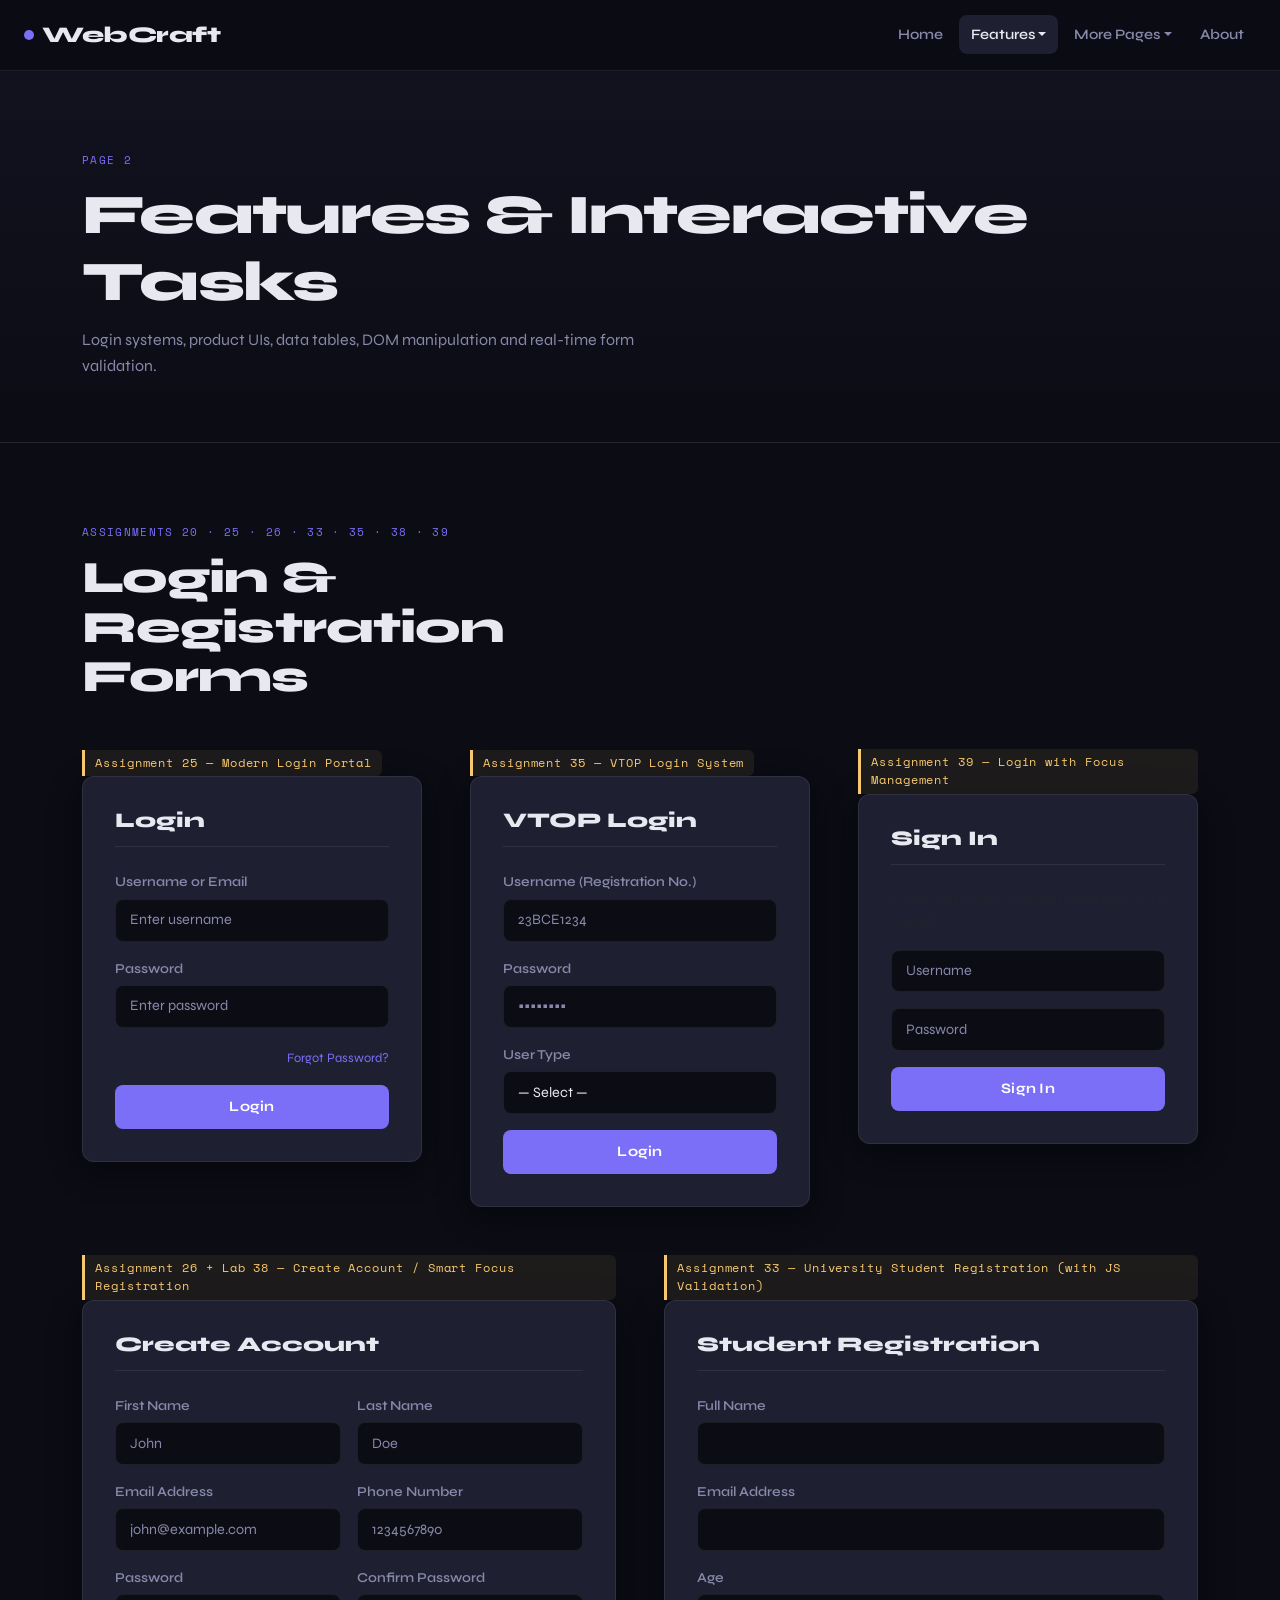
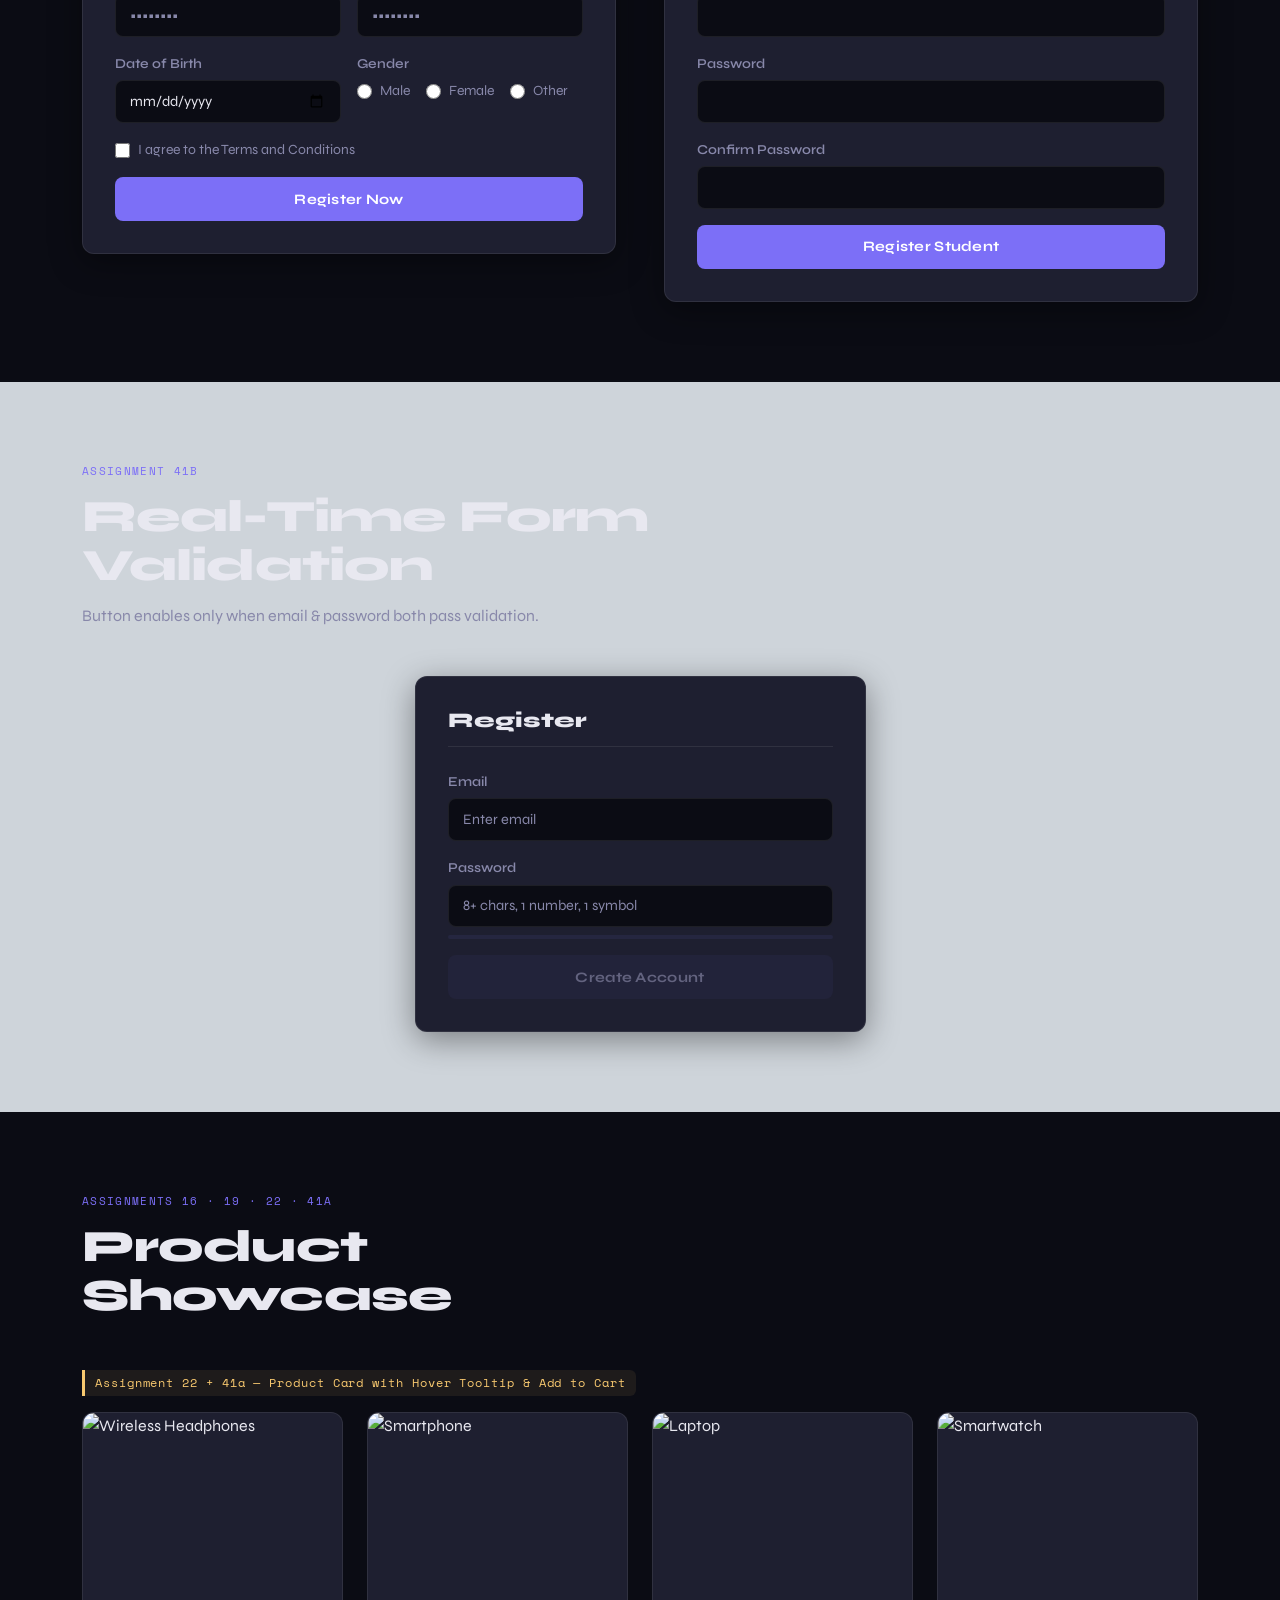
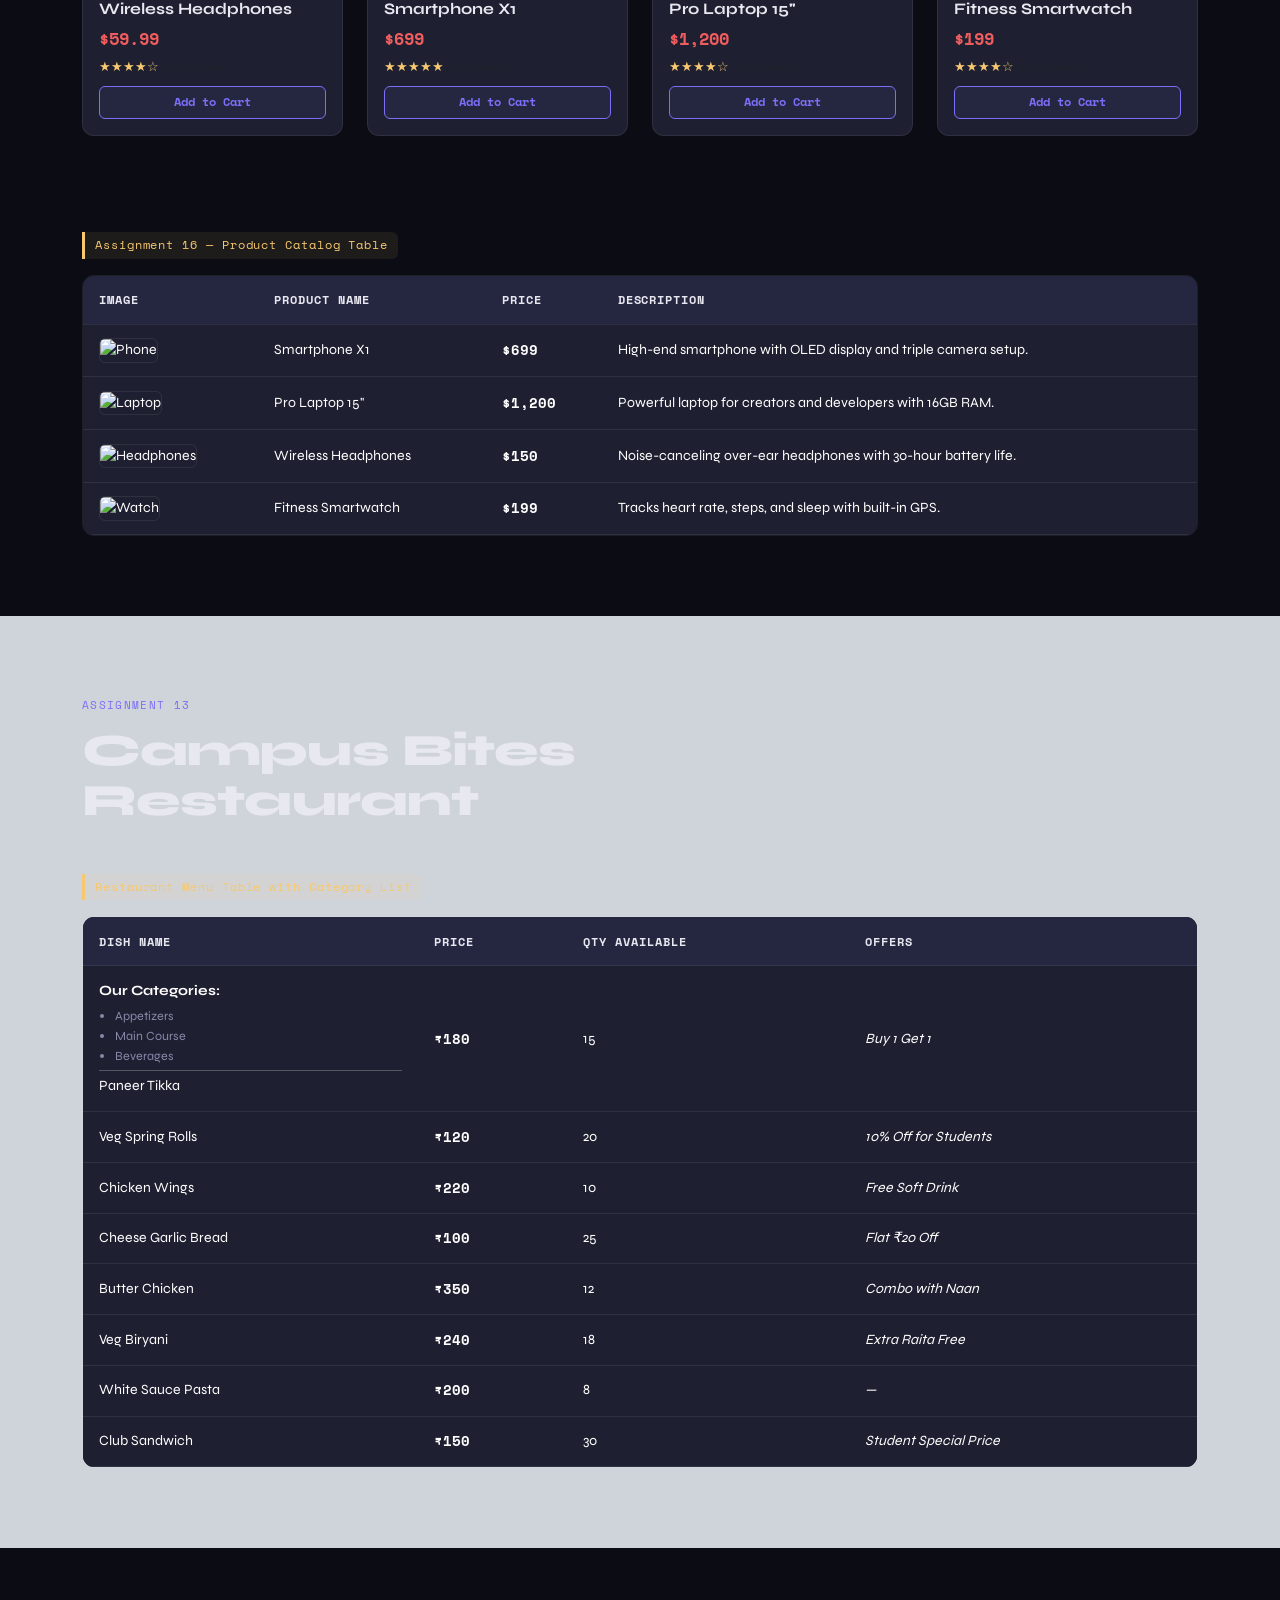
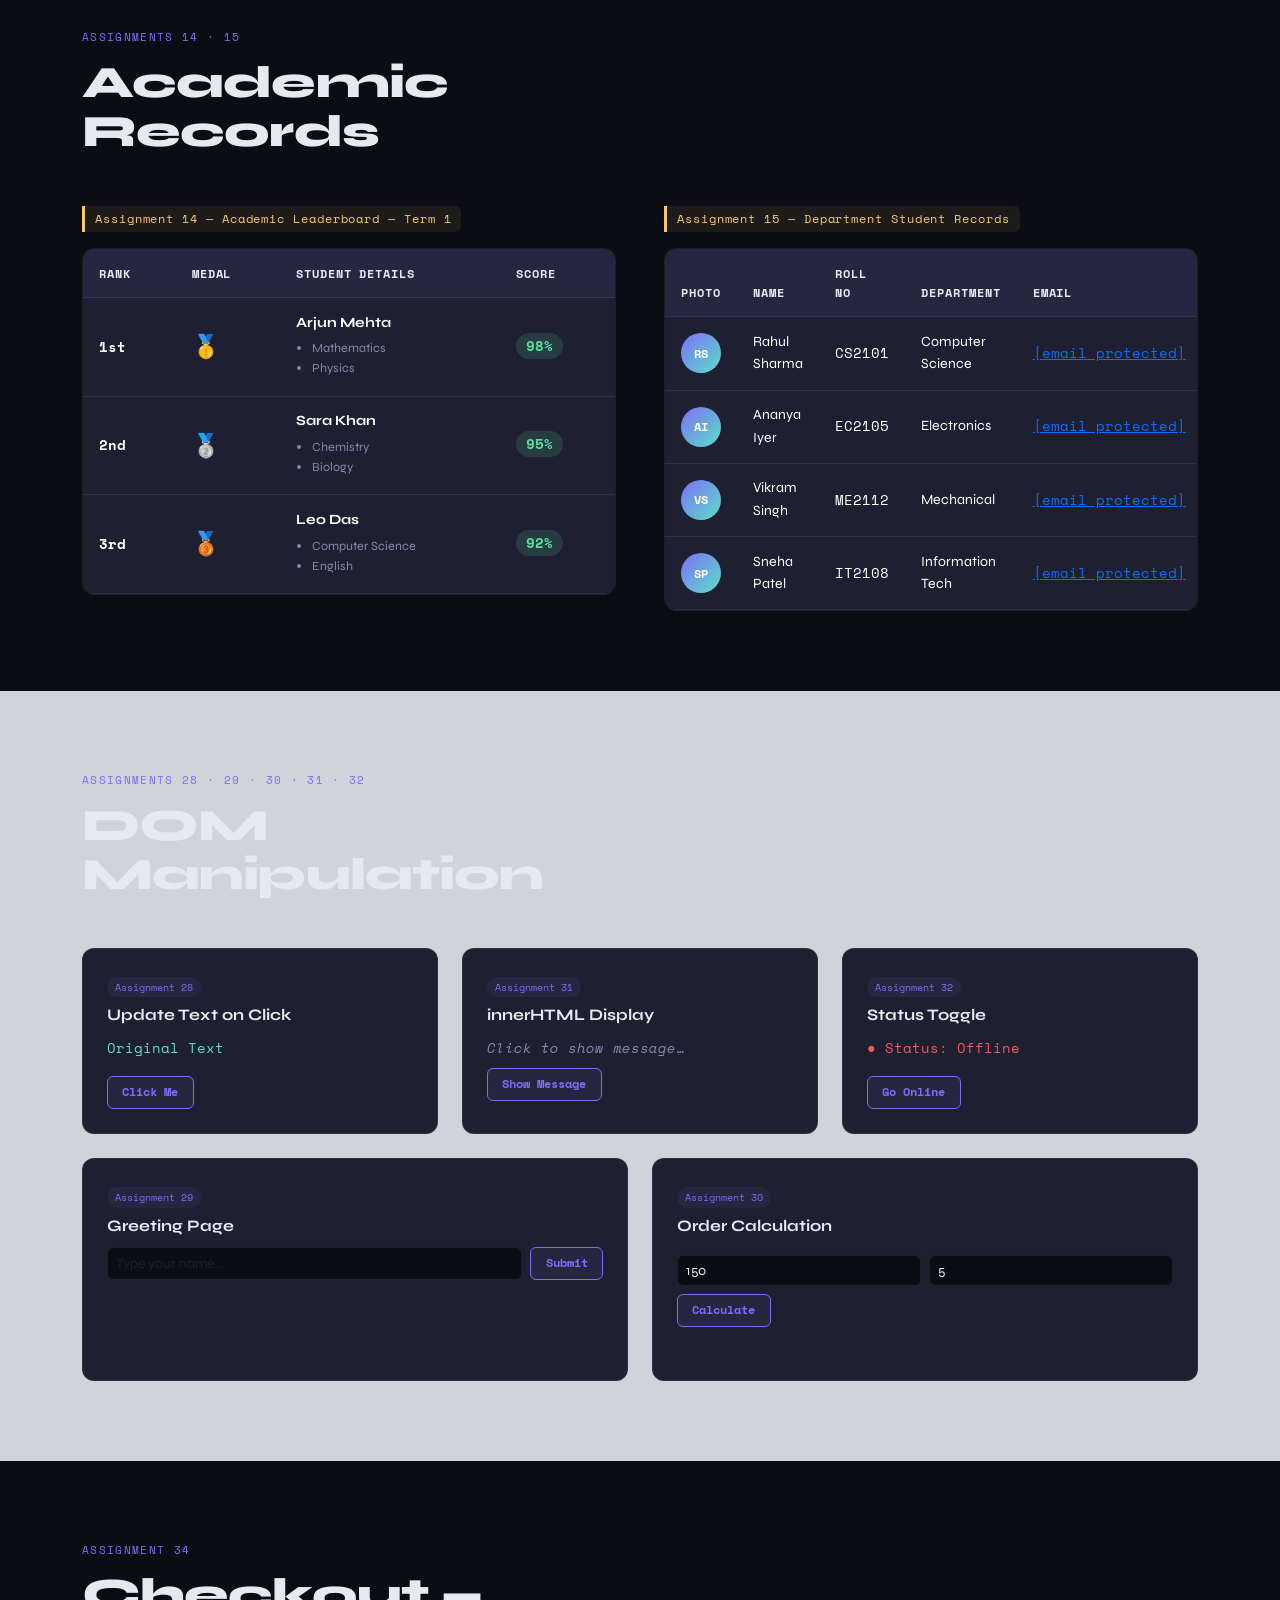
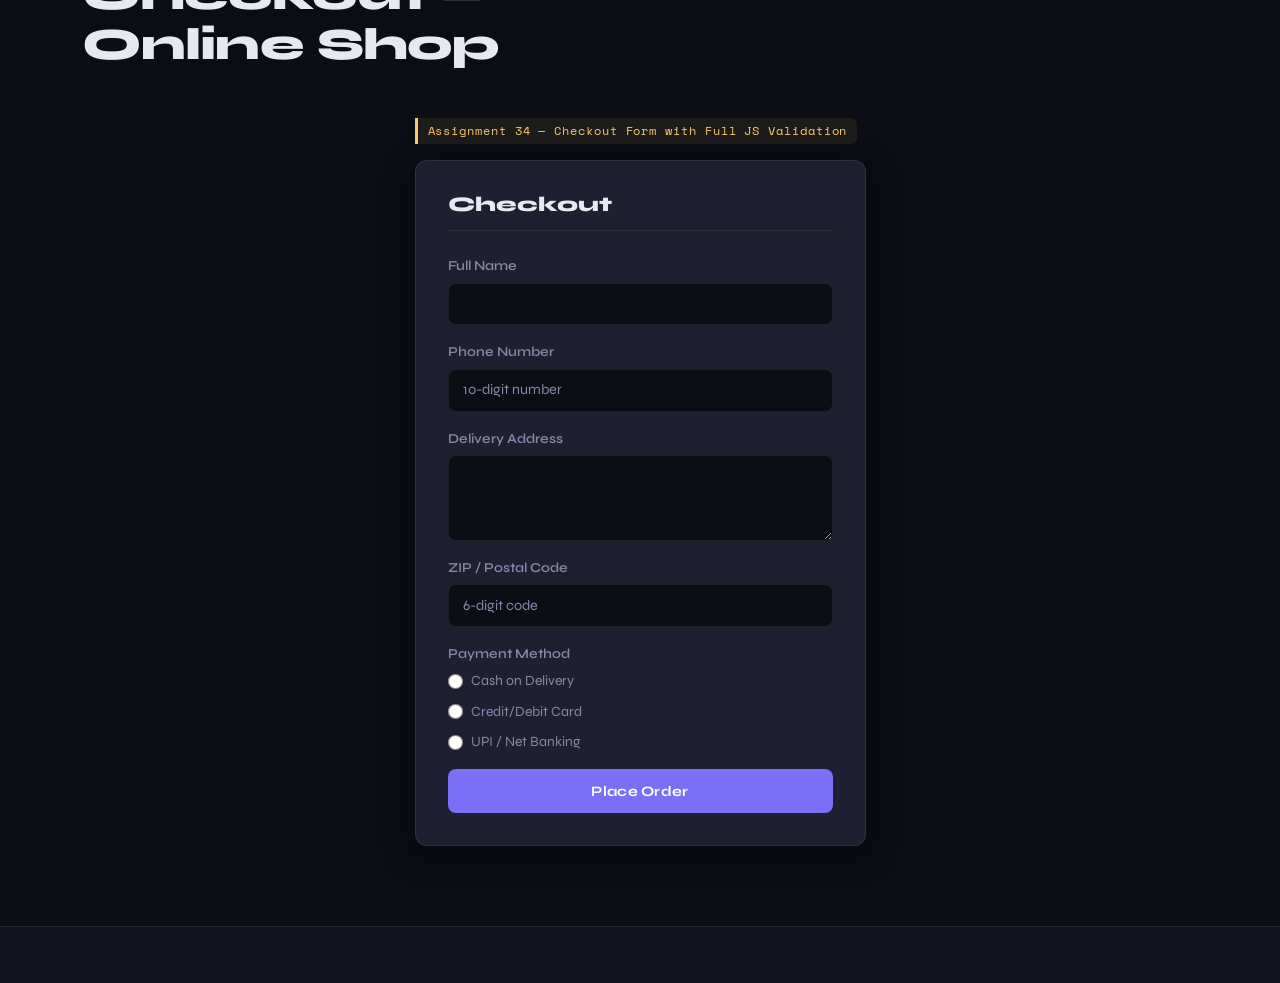
==== page2 (1).html @ 8b1aef78 "Add files via upload" ====
<!DOCTYPE html>
<html lang="en">
<head>
  <meta charset="UTF-8" />
  <meta name="viewport" content="width=device-width, initial-scale=1.0" />
  <title>Features — WebCraft</title>
  <link href="https://cdn.jsdelivr.net/npm/bootstrap@5.3.2/dist/css/bootstrap.min.css" rel="stylesheet" />
  <link href="https://fonts.googleapis.com/css2?family=Space+Mono:wght@400;700&family=Syne:wght@400;600;800&display=swap" rel="stylesheet" />
  <link rel="stylesheet" href="styles.css" />
</head>
<body>

<!-- ═══════════════════════════════ NAVBAR ═══════════════════════════════ -->
<nav class="navbar navbar-expand-lg sticky-top" id="mainNav">
  <div class="container-fluid px-4">
    <a class="navbar-brand" href="index.html"><span class="brand-dot"></span>WebCraft</a>
    <button class="navbar-toggler" type="button" data-bs-toggle="collapse" data-bs-target="#navbarNav">
      <span class="toggler-icon"></span>
    </button>
    <div class="collapse navbar-collapse justify-content-end" id="navbarNav">
      <ul class="navbar-nav gap-1 align-items-lg-center">
        <li class="nav-item"><a class="nav-link" href="index.html">Home</a></li>
        <li class="nav-item dropdown">
          <a class="nav-link dropdown-toggle active" href="#" role="button" data-bs-toggle="dropdown">Features</a>
          <ul class="dropdown-menu dropdown-menu-dark">
            <li><h6 class="dropdown-header">📋 Forms & Layouts</h6></li>
            <li><a class="dropdown-item" href="#login-section">Login / Registration</a></li>
            <li><a class="dropdown-item" href="#product-section">Product Showcase</a></li>
            <li><a class="dropdown-item" href="#menu-section">Restaurant Menu</a></li>
            <li><a class="dropdown-item" href="#leaderboard-section">Leaderboard</a></li>
            <li><hr class="dropdown-divider"></li>
            <li><h6 class="dropdown-header">⚡ Interactive JS</h6></li>
            <li><a class="dropdown-item" href="#dom-section">DOM Manipulation</a></li>
            <li><a class="dropdown-item" href="#validation-section">Live Validation</a></li>
            <li><a class="dropdown-item" href="#checkout-section">Checkout Form</a></li>
          </ul>
        </li>
        <li class="nav-item dropdown">
          <a class="nav-link dropdown-toggle" href="#" role="button" data-bs-toggle="dropdown">More Pages</a>
          <ul class="dropdown-menu dropdown-menu-dark">
            <li><a class="dropdown-item" href="page3.html#course-section">Course Outline</a></li>
            <li><a class="dropdown-item" href="page3.html#student-section">Student Records</a></li>
            <li><a class="dropdown-item" href="page3.html#booking-section">Hotel Booking</a></li>
            <li><a class="dropdown-item" href="page3.html#exam-section">Exam Registration</a></li>
            <li><a class="dropdown-item" href="page3.html#contact-section">Contact Us</a></li>
          </ul>
        </li>
        <li class="nav-item"><a class="nav-link" href="page3.html">About</a></li>
      </ul>
    </div>
  </div>
</nav>

<!-- PAGE HERO -->
<div class="page-hero">
  <div class="container">
    <span class="section-tag">PAGE 2</span>
    <h1 class="page-hero-title">Features & Interactive Tasks</h1>
    <p class="page-hero-sub">Login systems, product UIs, data tables, DOM manipulation and real-time form validation.</p>
  </div>
</div>

<!-- ════════════════════════════════════════════════════════════════
     SECTION 1 — LOGIN / REGISTRATION  (Assignments 20, 25, 26, 33, 35, 38, 39)
════════════════════════════════════════════════════════════════ -->
<section class="py-6" id="login-section">
  <div class="container">
    <div class="section-header mb-5">
      <span class="section-tag">ASSIGNMENTS 20 · 25 · 26 · 33 · 35 · 38 · 39</span>
      <h2 class="section-title">Login & Registration Forms</h2>
    </div>

    <div class="row g-5 justify-content-center">

      <!-- ── Assignment 25: Modern Login Portal ── -->
      <div class="col-lg-4 col-md-6">
        <div class="task-label">Assignment 25 — Modern Login Portal</div>
        <div class="form-glass-card">
          <h4 class="form-card-title">Login</h4>
          <form id="loginForm25" novalidate>
            <div class="mb-3">
              <label class="form-label">Username or Email</label>
              <input type="text" id="user25" class="form-control fc-dark" placeholder="Enter username" required>
            </div>
            <div class="mb-3">
              <label class="form-label">Password</label>
              <input type="password" id="pass25" class="form-control fc-dark" placeholder="Enter password" required>
            </div>
            <div class="text-end mb-3">
              <a href="#" class="forgot-link">Forgot Password?</a>
            </div>
            <button type="submit" class="btn btn-primary-custom w-100">Login</button>
          </form>
        </div>
      </div>

      <!-- ── Assignment 35: VTOP Login ── -->
      <div class="col-lg-4 col-md-6">
        <div class="task-label">Assignment 35 — VTOP Login System</div>
        <div class="form-glass-card">
          <h4 class="form-card-title">VTOP Login</h4>
          <form id="vtopForm" novalidate>
            <div class="mb-3">
              <label class="form-label">Username (Registration No.)</label>
              <input type="text" id="vtopUser" class="form-control fc-dark" placeholder="23BCE1234" required>
              <div class="err-msg" id="vtopUserErr">Username is required.</div>
            </div>
            <div class="mb-3">
              <label class="form-label">Password</label>
              <input type="password" id="vtopPass" class="form-control fc-dark" placeholder="••••••••" required>
              <div class="err-msg" id="vtopPassErr">Password is required.</div>
            </div>
            <div class="mb-3">
              <label class="form-label">User Type</label>
              <select id="vtopType" class="form-select fc-dark">
                <option value="">— Select —</option>
                <option value="student">Student</option>
                <option value="faculty">Faculty</option>
                <option value="admin">Admin</option>
              </select>
              <div class="err-msg" id="vtopTypeErr">Please select user type.</div>
            </div>
            <button type="submit" class="btn btn-primary-custom w-100">Login</button>
          </form>
          <!-- Dashboard (hidden by default) -->
          <div id="vtopDashboard" class="vtop-dashboard d-none mt-3">
            <h5 id="vtopWelcomeMsg" class="text-success"></h5>
            <p>You have successfully accessed the VTOP Dashboard.</p>
            <button class="btn btn-sm btn-outline-danger" onclick="vtopLogout()">Logout</button>
          </div>
        </div>
      </div>

      <!-- ── Assignment 39: Focus-managed Login ── -->
      <div class="col-lg-4 col-md-6">
        <div class="task-label">Assignment 39 — Login with Focus Management</div>
        <div class="form-glass-card">
          <h4 class="form-card-title">Sign In</h4>
          <p class="text-muted small">Tab or press Enter after username to jump to password.</p>
          <form id="loginForm39">
            <div class="mb-3">
              <input type="text" id="username39" class="form-control fc-dark" placeholder="Username" required>
            </div>
            <div class="mb-3">
              <input type="password" id="password39" class="form-control fc-dark" placeholder="Password" required>
            </div>
            <button type="submit" class="btn btn-primary-custom w-100">Sign In</button>
          </form>
        </div>
      </div>

      <!-- ── Assignment 26 / Lab38: Create Account ── -->
      <div class="col-lg-6">
        <div class="task-label">Assignment 26 + Lab 38 — Create Account / Smart Focus Registration</div>
        <div class="form-glass-card">
          <h4 class="form-card-title">Create Account</h4>
          <form id="regForm26" novalidate>
            <div class="row g-3">
              <div class="col-6">
                <label class="form-label">First Name</label>
                <input type="text" id="fn26" class="form-control fc-dark" placeholder="John" required>
              </div>
              <div class="col-6">
                <label class="form-label">Last Name</label>
                <input type="text" id="ln26" class="form-control fc-dark" placeholder="Doe" required>
              </div>
              <div class="col-6">
                <label class="form-label">Email Address</label>
                <input type="email" id="email26" class="form-control fc-dark" placeholder="john@example.com" required>
              </div>
              <div class="col-6">
                <label class="form-label">Phone Number</label>
                <input type="tel" id="phone26" class="form-control fc-dark" placeholder="1234567890" required>
              </div>
              <div class="col-6">
                <label class="form-label">Password</label>
                <input type="password" id="pass26" class="form-control fc-dark" placeholder="••••••••" required>
              </div>
              <div class="col-6">
                <label class="form-label">Confirm Password</label>
                <input type="password" id="cpass26" class="form-control fc-dark" placeholder="••••••••" required>
              </div>
              <div class="col-6">
                <label class="form-label">Date of Birth</label>
                <input type="date" id="dob26" class="form-control fc-dark" required>
              </div>
              <div class="col-6">
                <label class="form-label d-block">Gender</label>
                <div class="d-flex gap-3 mt-1">
                  <label class="check-label"><input type="radio" name="gender26" value="male"> Male</label>
                  <label class="check-label"><input type="radio" name="gender26" value="female"> Female</label>
                  <label class="check-label"><input type="radio" name="gender26" value="other"> Other</label>
                </div>
              </div>
              <div class="col-12">
                <label class="check-label">
                  <input type="checkbox" id="terms26" required> I agree to the Terms and Conditions
                </label>
              </div>
              <div class="col-12">
                <div class="err-msg" id="regErr26"></div>
                <button type="submit" class="btn btn-primary-custom w-100">Register Now</button>
              </div>
            </div>
          </form>
        </div>
      </div>

      <!-- ── Assignment 33: University Student Registration with Validation ── -->
      <div class="col-lg-6">
        <div class="task-label">Assignment 33 — University Student Registration (with JS Validation)</div>
        <div class="form-glass-card">
          <h4 class="form-card-title">Student Registration</h4>
          <form id="uniForm33" novalidate>
            <div class="mb-3">
              <label class="form-label">Full Name</label>
              <input type="text" id="stuName33" class="form-control fc-dark" required>
              <div class="err-msg" id="nameErr33">Full name is required.</div>
            </div>
            <div class="mb-3">
              <label class="form-label">Email Address</label>
              <input type="email" id="stuEmail33" class="form-control fc-dark" required>
              <div class="err-msg" id="emailErr33">Enter a valid email address.</div>
            </div>
            <div class="mb-3">
              <label class="form-label">Age</label>
              <input type="number" id="stuAge33" class="form-control fc-dark" required>
              <div class="err-msg" id="ageErr33">Must be a number and at least 18.</div>
            </div>
            <div class="mb-3">
              <label class="form-label">Password</label>
              <input type="password" id="stuPass33" class="form-control fc-dark" required>
              <div class="err-msg" id="passErr33">Minimum 8 characters required.</div>
            </div>
            <div class="mb-3">
              <label class="form-label">Confirm Password</label>
              <input type="password" id="stuConfirm33" class="form-control fc-dark" required>
              <div class="err-msg" id="confirmErr33">Passwords do not match.</div>
            </div>
            <button type="submit" class="btn btn-primary-custom w-100">Register Student</button>
          </form>
        </div>
      </div>

    </div>
  </div>
</section>

<!-- ════════════════════════════════════════════════════════════════
     SECTION 2 — LIVE FORM VALIDATION  (Assignment 41b)
════════════════════════════════════════════════════════════════ -->
<section class="py-6 bg-dark-subtle" id="validation-section">
  <div class="container">
    <div class="section-header mb-5">
      <span class="section-tag">ASSIGNMENT 41b</span>
      <h2 class="section-title">Real-Time Form Validation</h2>
      <p class="section-sub">Button enables only when email & password both pass validation.</p>
    </div>
    <div class="row justify-content-center">
      <div class="col-md-5">
        <div class="form-glass-card">
          <h4 class="form-card-title">Register</h4>
          <form id="regForm41" novalidate>
            <div class="mb-3 position-relative">
              <label class="form-label">Email</label>
              <input type="text" id="email41" class="form-control fc-dark" placeholder="Enter email">
              <span id="emailIcon41" class="valid-icon"></span>
              <div class="err-msg" id="emailError41">Invalid email format</div>
            </div>
            <div class="mb-3">
              <label class="form-label">Password</label>
              <input type="password" id="password41" class="form-control fc-dark" placeholder="8+ chars, 1 number, 1 symbol">
              <div class="err-msg" id="passError41">Password is too weak</div>
              <div class="password-strength-bar mt-2">
                <div id="strengthBar" class="strength-fill"></div>
              </div>
              <small id="strengthText" class="text-muted"></small>
            </div>
            <button type="submit" id="submitBtn41" class="btn btn-primary-custom w-100" disabled>Create Account</button>
          </form>
        </div>
      </div>
    </div>
  </div>
</section>

<!-- ════════════════════════════════════════════════════════════════
     SECTION 3 — PRODUCT SHOWCASE  (Assignments 16, 19, 22, 41a)
════════════════════════════════════════════════════════════════ -->
<section class="py-6" id="product-section">
  <div class="container">
    <div class="section-header mb-5">
      <span class="section-tag">ASSIGNMENTS 16 · 19 · 22 · 41a</span>
      <h2 class="section-title">Product Showcase</h2>
    </div>

    <!-- Assignment 22: Product Card with hover + Add to Cart -->
    <div class="task-label mb-3">Assignment 22 + 41a — Product Card with Hover Tooltip & Add to Cart</div>
    <div class="row g-4 justify-content-center mb-5">
      <div class="col-md-4 col-lg-3" id="tooltip-product-col">
        <div class="product-card-custom position-relative">
          <div class="tooltip-wrapper">
            <img src="https://images.unsplash.com/photo-1505740420928-5e560c06d30e?w=400&h=280&fit=crop&auto=format" alt="Wireless Headphones" class="product-img-custom" id="productImg41">
            <div id="tooltip41" class="product-tooltip">
              <span class="tooltip-price">Price: $59.99</span>
              <hr class="tooltip-hr">
              <span>High-quality noise-canceling, 20hrs battery, ergonomic design</span>
            </div>
          </div>
          <div class="p-3">
            <h5 class="product-name-custom">Wireless Headphones</h5>
            <div class="product-price-custom">$59.99</div>
            <div class="product-rating">★★★★☆ <small class="text-muted">(128 Reviews)</small></div>
            <button class="btn btn-accent-sm w-100 mt-2" onclick="addToCart(this, 'Wireless Headphones')">Add to Cart</button>
          </div>
        </div>
      </div>

      <!-- Assignment 19: Flexbox Product Grid -->
      <div class="col-md-4 col-lg-3">
        <div class="product-card-custom">
          <img src="https://images.unsplash.com/photo-1511707171634-5f897ff02aa9?w=400&h=280&fit=crop&auto=format" alt="Smartphone" class="product-img-custom">
          <div class="p-3">
            <h5 class="product-name-custom">Smartphone X1</h5>
            <div class="product-price-custom">$699</div>
            <div class="product-rating">★★★★★ <small class="text-muted">(340 Reviews)</small></div>
            <button class="btn btn-accent-sm w-100 mt-2" onclick="addToCart(this, 'Smartphone X1')">Add to Cart</button>
          </div>
        </div>
      </div>

      <div class="col-md-4 col-lg-3">
        <div class="product-card-custom">
          <img src="https://images.unsplash.com/photo-1496181133206-80ce9b88a853?w=400&h=280&fit=crop&auto=format" alt="Laptop" class="product-img-custom">
          <div class="p-3">
            <h5 class="product-name-custom">Pro Laptop 15"</h5>
            <div class="product-price-custom">$1,200</div>
            <div class="product-rating">★★★★☆ <small class="text-muted">(215 Reviews)</small></div>
            <button class="btn btn-accent-sm w-100 mt-2" onclick="addToCart(this, 'Pro Laptop 15')">Add to Cart</button>
          </div>
        </div>
      </div>

      <div class="col-md-4 col-lg-3">
        <div class="product-card-custom">
          <img src="https://images.unsplash.com/photo-1523275335684-37898b6baf30?w=400&h=280&fit=crop&auto=format" alt="Smartwatch" class="product-img-custom">
          <div class="p-3">
            <h5 class="product-name-custom">Fitness Smartwatch</h5>
            <div class="product-price-custom">$199</div>
            <div class="product-rating">★★★★☆ <small class="text-muted">(90 Reviews)</small></div>
            <button class="btn btn-accent-sm w-100 mt-2" onclick="addToCart(this, 'Fitness Smartwatch')">Add to Cart</button>
          </div>
        </div>
      </div>
    </div>

    <!-- Cart Status -->
    <div id="cartStatus" class="cart-status d-none">
      🛒 Cart: <span id="cartItems"></span>
    </div>

    <!-- Assignment 16: Product Catalog Table -->
    <div class="task-label mt-5 mb-3">Assignment 16 — Product Catalog Table</div>
    <div class="table-wrapper">
      <table class="table table-dark table-hover align-middle mb-0">
        <thead>
          <tr>
            <th>Image</th>
            <th>Product Name</th>
            <th>Price</th>
            <th>Description</th>
          </tr>
        </thead>
        <tbody>
          <tr>
            <td><img src="https://images.unsplash.com/photo-1511707171634-5f897ff02aa9?w=80&h=80&fit=crop&auto=format" alt="Phone" class="table-img"></td>
            <td>Smartphone X1</td>
            <td class="price-cell">$699</td>
            <td>High-end smartphone with OLED display and triple camera setup.</td>
          </tr>
          <tr>
            <td><img src="https://images.unsplash.com/photo-1496181133206-80ce9b88a853?w=80&h=80&fit=crop&auto=format" alt="Laptop" class="table-img"></td>
            <td>Pro Laptop 15"</td>
            <td class="price-cell">$1,200</td>
            <td>Powerful laptop for creators and developers with 16GB RAM.</td>
          </tr>
          <tr>
            <td><img src="https://images.unsplash.com/photo-1505740420928-5e560c06d30e?w=80&h=80&fit=crop&auto=format" alt="Headphones" class="table-img"></td>
            <td>Wireless Headphones</td>
            <td class="price-cell">$150</td>
            <td>Noise-canceling over-ear headphones with 30-hour battery life.</td>
          </tr>
          <tr>
            <td><img src="https://images.unsplash.com/photo-1523275335684-37898b6baf30?w=80&h=80&fit=crop&auto=format" alt="Watch" class="table-img"></td>
            <td>Fitness Smartwatch</td>
            <td class="price-cell">$199</td>
            <td>Tracks heart rate, steps, and sleep with built-in GPS.</td>
          </tr>
        </tbody>
      </table>
    </div>

  </div>
</section>

<!-- ════════════════════════════════════════════════════════════════
     SECTION 4 — RESTAURANT MENU  (Assignment 13)
════════════════════════════════════════════════════════════════ -->
<section class="py-6 bg-dark-subtle" id="menu-section">
  <div class="container">
    <div class="section-header mb-5">
      <span class="section-tag">ASSIGNMENT 13</span>
      <h2 class="section-title">Campus Bites Restaurant</h2>
    </div>
    <div class="task-label mb-3">Restaurant Menu Table with Category List</div>
    <div class="table-wrapper">
      <table class="table table-dark table-hover align-middle mb-0">
        <thead>
          <tr>
            <th>Dish Name</th>
            <th>Price</th>
            <th>Qty Available</th>
            <th>Offers</th>
          </tr>
        </thead>
        <tbody>
          <tr>
            <td>
              <strong class="d-block">Our Categories:</strong>
              <ul class="menu-cat-list">
                <li>Appetizers</li>
                <li>Main Course</li>
                <li>Beverages</li>
              </ul>
              <hr class="my-1">
              Paneer Tikka
            </td>
            <td class="price-cell">₹180</td>
            <td>15</td>
            <td class="offer-cell">Buy 1 Get 1</td>
          </tr>
          <tr>
            <td>Veg Spring Rolls</td>
            <td class="price-cell">₹120</td>
            <td>20</td>
            <td class="offer-cell">10% Off for Students</td>
          </tr>
          <tr>
            <td>Chicken Wings</td>
            <td class="price-cell">₹220</td>
            <td>10</td>
            <td class="offer-cell">Free Soft Drink</td>
          </tr>
          <tr>
            <td>Cheese Garlic Bread</td>
            <td class="price-cell">₹100</td>
            <td>25</td>
            <td class="offer-cell">Flat ₹20 Off</td>
          </tr>
          <tr>
            <td>Butter Chicken</td>
            <td class="price-cell">₹350</td>
            <td>12</td>
            <td class="offer-cell">Combo with Naan</td>
          </tr>
          <tr>
            <td>Veg Biryani</td>
            <td class="price-cell">₹240</td>
            <td>18</td>
            <td class="offer-cell">Extra Raita Free</td>
          </tr>
          <tr>
            <td>White Sauce Pasta</td>
            <td class="price-cell">₹200</td>
            <td>8</td>
            <td class="offer-cell">—</td>
          </tr>
          <tr>
            <td>Club Sandwich</td>
            <td class="price-cell">₹150</td>
            <td>30</td>
            <td class="offer-cell">Student Special Price</td>
          </tr>
        </tbody>
      </table>
    </div>
  </div>
</section>

<!-- ════════════════════════════════════════════════════════════════
     SECTION 5 — LEADERBOARD + STUDENT RECORDS  (Assignments 14, 15)
════════════════════════════════════════════════════════════════ -->
<section class="py-6" id="leaderboard-section">
  <div class="container">
    <div class="section-header mb-5">
      <span class="section-tag">ASSIGNMENTS 14 · 15</span>
      <h2 class="section-title">Academic Records</h2>
    </div>
    <div class="row g-5">

      <!-- Assignment 14: Academic Leaderboard -->
      <div class="col-lg-6">
        <div class="task-label mb-3">Assignment 14 — Academic Leaderboard — Term 1</div>
        <div class="table-wrapper">
          <table class="table table-dark table-hover align-middle mb-0">
            <thead>
              <tr><th>Rank</th><th>Medal</th><th>Student Details</th><th>Score</th></tr>
            </thead>
            <tbody>
              <tr>
                <td class="rank-cell">1st</td>
                <td><span class="medal gold">🥇</span></td>
                <td>
                  <strong>Arjun Mehta</strong>
                  <ul class="subject-list"><li>Mathematics</li><li>Physics</li></ul>
                </td>
                <td><span class="score-badge">98%</span></td>
              </tr>
              <tr>
                <td class="rank-cell">2nd</td>
                <td><span class="medal silver">🥈</span></td>
                <td>
                  <strong>Sara Khan</strong>
                  <ul class="subject-list"><li>Chemistry</li><li>Biology</li></ul>
                </td>
                <td><span class="score-badge">95%</span></td>
              </tr>
              <tr>
                <td class="rank-cell">3rd</td>
                <td><span class="medal bronze">🥉</span></td>
                <td>
                  <strong>Leo Das</strong>
                  <ul class="subject-list"><li>Computer Science</li><li>English</li></ul>
                </td>
                <td><span class="score-badge">92%</span></td>
              </tr>
            </tbody>
          </table>
        </div>
      </div>

      <!-- Assignment 15: Department Student Records -->
      <div class="col-lg-6">
        <div class="task-label mb-3">Assignment 15 — Department Student Records</div>
        <div class="table-wrapper">
          <table class="table table-dark table-hover align-middle mb-0">
            <thead>
              <tr><th>Photo</th><th>Name</th><th>Roll No</th><th>Department</th><th>Email</th></tr>
            </thead>
            <tbody>
              <tr>
                <td><div class="student-avatar">RS</div></td>
                <td>Rahul Sharma</td>
                <td class="mono-text">CS2101</td>
                <td>Computer Science</td>
                <td class="mono-text small"><a href="/cdn-cgi/l/email-protection" class="__cf_email__" data-cfemail="f0829198859cb0939f9c9c959795de959485">[email&#160;protected]</a></td>
              </tr>
              <tr>
                <td><div class="student-avatar">AI</div></td>
                <td>Ananya Iyer</td>
                <td class="mono-text">EC2105</td>
                <td>Electronics</td>
                <td class="mono-text small"><a href="/cdn-cgi/l/email-protection" class="__cf_email__" data-cfemail="c9a8a7a8a7b0a889aaa6a5a5acaeace7acadbc">[email&#160;protected]</a></td>
              </tr>
              <tr>
                <td><div class="student-avatar">VS</div></td>
                <td>Vikram Singh</td>
                <td class="mono-text">ME2112</td>
                <td>Mechanical</td>
                <td class="mono-text small"><a href="/cdn-cgi/l/email-protection" class="__cf_email__" data-cfemail="97e1fefce5f6fad7f4f8fbfbf2f0f2b9f2f3e2">[email&#160;protected]</a></td>
              </tr>
              <tr>
                <td><div class="student-avatar">SP</div></td>
                <td>Sneha Patel</td>
                <td class="mono-text">IT2108</td>
                <td>Information Tech</td>
                <td class="mono-text small"><a href="/cdn-cgi/l/email-protection" class="__cf_email__" data-cfemail="1e6d707b767f5e7d7172727b797b307b7a6b">[email&#160;protected]</a></td>
              </tr>
            </tbody>
          </table>
        </div>
      </div>

    </div>
  </div>
</section>

<!-- ════════════════════════════════════════════════════════════════
     SECTION 6 — DOM MANIPULATION  (Assignments 28, 29, 30, 31, 32)
════════════════════════════════════════════════════════════════ -->
<section class="py-6 bg-dark-subtle" id="dom-section">
  <div class="container">
    <div class="section-header mb-5">
      <span class="section-tag">ASSIGNMENTS 28 · 29 · 30 · 31 · 32</span>
      <h2 class="section-title">DOM Manipulation</h2>
    </div>
    <div class="row g-4">

      <!-- Assignment 28 -->
      <div class="col-md-4">
        <div class="demo-card">
          <div class="demo-tag">Assignment 28</div>
          <h5>Update Text on Click</h5>
          <p id="textPara28b" class="demo-output-text">Original Text</p>
          <button class="btn btn-accent-sm" onclick="document.getElementById('textPara28b').textContent='Welcome to JavaScript!'">Click Me</button>
        </div>
      </div>

      <!-- Assignment 31 -->
      <div class="col-md-4">
        <div class="demo-card">
          <div class="demo-tag">Assignment 31</div>
          <h5>innerHTML Display</h5>
          <div id="messageDisplay31b" class="demo-output-text muted-placeholder">Click to show message…</div>
          <button class="btn btn-accent-sm mt-2" onclick="document.getElementById('messageDisplay31b').innerHTML='<strong style=\'color:var(--accent)\'>Welcome to JavaScript!</strong>'">Show Message</button>
        </div>
      </div>

      <!-- Assignment 32 -->
      <div class="col-md-4">
        <div class="demo-card">
          <div class="demo-tag">Assignment 32</div>
          <h5>Status Toggle</h5>
          <p id="statusDisplay32b" class="demo-output-text status-offline">● Status: Offline</p>
          <button class="btn btn-accent-sm" onclick="goOnline('statusDisplay32b')">Go Online</button>
        </div>
      </div>

      <!-- Assignment 29 -->
      <div class="col-md-6">
        <div class="demo-card">
          <div class="demo-tag">Assignment 29</div>
          <h5>Greeting Page</h5>
          <div class="d-flex gap-2 mt-2">
            <input type="text" id="userName29b" class="form-control form-control-sm demo-input" placeholder="Type your name…">
            <button class="btn btn-accent-sm" onclick="greetUser('userName29b','displayMessage29b')">Submit</button>
          </div>
          <div id="displayMessage29b" class="demo-output-text mt-2"></div>
        </div>
      </div>

      <!-- Assignment 30 -->
      <div class="col-md-6">
        <div class="demo-card">
          <div class="demo-tag">Assignment 30</div>
          <h5>Order Calculation</h5>
          <div class="row g-2 mt-1">
            <div class="col-6">
              <input type="number" id="priceInput30b" class="form-control form-control-sm demo-input" placeholder="Price (₹)" value="150">
            </div>
            <div class="col-6">
              <input type="number" id="qtyInput30b" class="form-control form-control-sm demo-input" placeholder="Qty" value="5">
            </div>
          </div>
          <button class="btn btn-accent-sm mt-2" onclick="calcOrder('priceInput30b','qtyInput30b','orderResult30b')">Calculate</button>
          <div id="orderResult30b" class="demo-output-text mt-2"></div>
        </div>
      </div>

    </div>
  </div>
</section>

<!-- ════════════════════════════════════════════════════════════════
     SECTION 7 — CHECKOUT FORM  (Assignment 34)
════════════════════════════════════════════════════════════════ -->
<section class="py-6" id="checkout-section">
  <div class="container">
    <div class="section-header mb-5">
      <span class="section-tag">ASSIGNMENT 34</span>
      <h2 class="section-title">Checkout — Online Shop</h2>
    </div>
    <div class="row justify-content-center">
      <div class="col-lg-5 col-md-7">
        <div class="task-label mb-3">Assignment 34 — Checkout Form with Full JS Validation</div>
        <div class="form-glass-card">
          <h4 class="form-card-title">Checkout</h4>
          <form id="checkoutForm34" novalidate>
            <div class="mb-3">
              <label class="form-label">Full Name</label>
              <input type="text" id="fullName34" class="form-control fc-dark">
              <div class="err-msg" id="nameErr34">Name is required</div>
            </div>
            <div class="mb-3">
              <label class="form-label">Phone Number</label>
              <input type="text" id="phone34" class="form-control fc-dark" placeholder="10-digit number">
              <div class="err-msg" id="phoneErr34">Enter exactly 10 digits</div>
            </div>
            <div class="mb-3">
              <label class="form-label">Delivery Address</label>
              <textarea id="address34" class="form-control fc-dark" rows="3"></textarea>
              <div class="err-msg" id="addrErr34">Address is required</div>
            </div>
            <div class="mb-3">
              <label class="form-label">ZIP / Postal Code</label>
              <input type="text" id="zip34" class="form-control fc-dark" placeholder="6-digit code">
              <div class="err-msg" id="zipErr34">Invalid ZIP code format</div>
            </div>
            <div class="mb-3">
              <label class="form-label">Payment Method</label>
              <div class="d-flex flex-column gap-2">
                <label class="check-label"><input type="radio" name="payment34" value="cod"> Cash on Delivery</label>
                <label class="check-label"><input type="radio" name="payment34" value="card"> Credit/Debit Card</label>
                <label class="check-label"><input type="radio" name="payment34" value="upi"> UPI / Net Banking</label>
              </div>
              <div class="err-msg" id="payErr34">Please select a payment option</div>
            </div>
            <button type="submit" class="btn btn-primary-custom w-100">Place Order</button>
          </form>
        </div>
      </div>
    </div>
  </div>
</section>

<!-- ═══════════════════════════════ FOOTER ═══════════════════════════════ -->
<footer class="site-footer">
  <div class="container">
---- styles.css ----
/* ═══════════════════════════════════════════════════════════
   WebCraft — styles.css
   Rakshan Singh · 23BCB0062 · Web Programming Lab
═══════════════════════════════════════════════════════════ */

/* ── CSS VARIABLES ── */
:root {
  --bg:         #0b0c14;
  --bg2:        #11121e;
  --bg3:        #181929;
  --surface:    #1e1f30;
  --surface2:   #252640;
  --border:     rgba(255,255,255,0.08);
  --accent:     #7c6ff7;
  --accent2:    #5be0c8;
  --accent3:    #f7c86f;
  --text:       #e8e8f0;
  --text-muted: #8888aa;
  --red:        #f05d5e;
  --green:      #5be0a0;
  --radius:     12px;
  --radius-sm:  8px;
  --shadow:     0 8px 32px rgba(0,0,0,0.4);
  --font-display: 'Syne', sans-serif;
  --font-mono:    'Space Mono', monospace;
}

/* ── RESET & BASE ── */
*, *::before, *::after { box-sizing: border-box; margin: 0; padding: 0; }

html { scroll-behavior: smooth; }

body {
  background-color: var(--bg);
  color: var(--text);
  font-family: var(--font-display);
  line-height: 1.6;
  overflow-x: hidden;
}

::selection { background: var(--accent); color: #fff; }

/* ── SCROLLBAR ── */
::-webkit-scrollbar { width: 6px; }
::-webkit-scrollbar-track { background: var(--bg2); }
::-webkit-scrollbar-thumb { background: var(--surface2); border-radius: 3px; }

/* ── SPACING UTILITY ── */
.py-6 { padding-top: 5rem; padding-bottom: 5rem; }

/* ════════════════════════════════════════════════════════
   NAVBAR
════════════════════════════════════════════════════════ */
#mainNav {
  background: rgba(11,12,20,0.85);
  backdrop-filter: blur(16px);
  -webkit-backdrop-filter: blur(16px);
  border-bottom: 1px solid var(--border);
  padding: 0.75rem 0;
  z-index: 1000;
  transition: background 0.3s;
}

.navbar-brand {
  font-family: var(--font-display);
  font-weight: 800;
  font-size: 1.4rem;
  color: var(--text) !important;
  letter-spacing: -0.02em;
  display: flex;
  align-items: center;
  gap: 8px;
}

.brand-dot {
  width: 10px;
  height: 10px;
  border-radius: 50%;
  background: var(--accent);
  display: inline-block;
  flex-shrink: 0;
}

.navbar-nav .nav-link {
  color: var(--text-muted) !important;
  font-size: 0.9rem;
  font-weight: 600;
  padding: 0.5rem 0.75rem !important;
  border-radius: var(--radius-sm);
  transition: all 0.2s;
}
.navbar-nav .nav-link:hover,
.navbar-nav .nav-link.active {
  color: var(--text) !important;
  background: var(--surface);
}

.navbar-toggler { border: 1px solid var(--border); padding: 6px 10px; }
.toggler-icon {
  display: block; width: 20px; height: 2px;
  background: var(--text);
  box-shadow: 0 5px 0 var(--text), 0 10px 0 var(--text);
}

/* Dropdown */
.dropdown-menu-dark {
  background: var(--surface) !important;
  border: 1px solid var(--border) !important;
  border-radius: var(--radius-sm) !important;
  padding: 0.5rem !important;
  box-shadow: var(--shadow);
}
.dropdown-menu-dark .dropdown-item {
  color: var(--text-muted) !important;
  border-radius: 6px;
  padding: 0.4rem 0.75rem;
  font-size: 0.875rem;
  transition: all 0.15s;
}
.dropdown-menu-dark .dropdown-item:hover {
  background: var(--surface2) !important;
  color: var(--text) !important;
}
.dropdown-header {
  color: var(--accent) !important;
  font-size: 0.72rem;
  font-family: var(--font-mono);
  letter-spacing: 0.1em;
  padding: 0.5rem 0.75rem 0.25rem;
}
.dropdown-divider { border-color: var(--border) !important; }

/* ════════════════════════════════════════════════════════
   HERO SECTION
════════════════════════════════════════════════════════ */
.hero-section {
  position: relative;
  overflow: hidden;
  background: var(--bg);
}

.hero-grid-bg {
  position: absolute;
  inset: 0;
  background-image:
    linear-gradient(var(--border) 1px, transparent 1px),
    linear-gradient(90deg, var(--border) 1px, transparent 1px);
  background-size: 50px 50px;
  opacity: 0.4;
}

.hero-badge {
  display: inline-block;
  background: var(--surface);
  border: 1px solid var(--border);
  color: var(--accent);
  font-family: var(--font-mono);
  font-size: 0.7rem;
  letter-spacing: 0.12em;
  padding: 6px 14px;
  border-radius: 100px;
}

.hero-title {
  font-family: var(--font-display);
  font-weight: 800;
  font-size: clamp(3rem, 7vw, 5.5rem);
  line-height: 1.05;
  letter-spacing: -0.03em;
  color: var(--text);
}

.text-accent { color: var(--accent); }

.hero-sub {
  color: var(--text-muted);
  font-size: 1.1rem;
  max-width: 520px;
  line-height: 1.7;
}

/* Hero card stack */
.hero-card-stack {
  position: relative;
  height: 380px;
  margin-left: 2rem;
}

.hero-card {
  position: absolute;
  background: var(--surface);
  border: 1px solid var(--border);
  border-radius: var(--radius);
  padding: 1.25rem 1.5rem;
  box-shadow: var(--shadow);
}

.hc1 { width: 240px; top: 30px; left: 20px; }
.hc2 { width: 210px; top: 140px; left: 110px; }
.hc3 { width: 190px; top: 250px; left: 30px; }

.hc-label {
  font-family: var(--font-mono);
  font-size: 0.72rem;
  color: var(--text-muted);
  letter-spacing: 0.05em;
  display: block;
  margin-bottom: 12px;
}

.hc-bar {
  height: 8px;
  background: var(--accent);
  border-radius: 4px;
  margin-bottom: 6px;
  opacity: 0.7;
}
.hc-bar.short { width: 60%; opacity: 0.4; }

.hc-dot-row { display: flex; gap: 6px; }
.hc-dot { width: 10px; height: 10px; border-radius: 50%; }
.hc-dot.green  { background: var(--green); }
.hc-dot.yellow { background: var(--accent3); }
.hc-dot.red    { background: var(--red); }

.hc-grid-mini {
  display: grid;
  grid-template-columns: repeat(4, 1fr);
  gap: 4px;
}
.hc-grid-mini::before,
.hc-grid-mini::after {
  content: '';
  height: 12px;
  background: var(--surface2);
  border-radius: 3px;
  grid-column: span 2;
}

/* Orbs */
.orb {
  position: absolute;
  border-radius: 50%;
  filter: blur(80px);
  pointer-events: none;
  opacity: 0.25;
}
.orb1 { width: 500px; height: 500px; background: var(--accent); top: -100px; right: -100px; }
.orb2 { width: 400px; height: 400px; background: var(--accent2); bottom: -100px; left: 10%; }

/* ════════════════════════════════════════════════════════
   BUTTONS
════════════════════════════════════════════════════════ */
.btn-primary-custom {
  background: var(--accent);
  color: #fff;
  border: none;
  border-radius: 8px;
  padding: 0.7rem 1.5rem;
  font-family: var(--font-display);
  font-weight: 700;
  font-size: 0.9rem;
  letter-spacing: 0.02em;
  transition: all 0.2s;
}
.btn-primary-custom:hover { background: #6558e8; color: #fff; transform: translateY(-2px); box-shadow: 0 8px 20px rgba(124,111,247,0.35); }
.btn-primary-custom:disabled { background: var(--surface2); color: var(--text-muted); cursor: not-allowed; }

.btn-outline-custom {
  background: transparent;
  color: var(--text);
  border: 1px solid var(--border);
  border-radius: 8px;
  padding: 0.7rem 1.5rem;
  font-family: var(--font-display);
  font-weight: 700;
  font-size: 0.9rem;
  transition: all 0.2s;
}
.btn-outline-custom:hover { background: var(--surface); color: var(--text); border-color: var(--accent); }

.btn-accent-sm {
  background: var(--surface2);
  color: var(--accent);
  border: 1px solid var(--accent);
  border-radius: 6px;
  padding: 0.4rem 0.9rem;
  font-family: var(--font-mono);
  font-size: 0.78rem;
  font-weight: 700;
  cursor: pointer;
  transition: all 0.2s;
}
.btn-accent-sm:hover { background: var(--accent); color: #fff; }

/* ════════════════════════════════════════════════════════
   STATS
════════════════════════════════════════════════════════ */
.stats-section { background: var(--bg2); border-top: 1px solid var(--border); border-bottom: 1px solid var(--border); }

.stat-card {
  background: var(--surface);
  border: 1px solid var(--border);
  border-radius: var(--radius);
  padding: 2rem 1rem;
  transition: transform 0.2s;
}
.stat-card:hover { transform: translateY(-4px); }

.stat-num {
  font-family: var(--font-display);
  font-weight: 800;
  font-size: 2.8rem;
  color: var(--accent);
  line-height: 1;
}
.stat-label {
  font-family: var(--font-mono);
  font-size: 0.72rem;
  color: var(--text-muted);
  letter-spacing: 0.08em;
  text-transform: uppercase;
  margin-top: 0.5rem;
}

/* ════════════════════════════════════════════════════════
   SECTION HEADERS
════════════════════════════════════════════════════════ */
.section-header { max-width: 600px; }
.section-tag {
  font-family: var(--font-mono);
  font-size: 0.7rem;
  color: var(--accent);
  letter-spacing: 0.12em;
  text-transform: uppercase;
  display: block;
  margin-bottom: 0.75rem;
}
.section-title {
  font-family: var(--font-display);
  font-weight: 800;
  font-size: clamp(1.8rem, 4vw, 2.8rem);
  letter-spacing: -0.02em;
  line-height: 1.1;
  color: var(--text);
}
.section-sub { color: var(--text-muted); margin-top: 0.75rem; }

/* ════════════════════════════════════════════════════════
   FEATURE CARDS
════════════════════════════════════════════════════════ */
.bg-dark-subtle { background: var(--bg2); }

.feature-card {
  background: var(--surface);
  border: 1px solid var(--border);
  border-radius: var(--radius);
  padding: 1.75rem;
  height: 100%;
  transition: all 0.25s;
  position: relative;
  overflow: hidden;
}
.feature-card::before {
  content: '';
  position: absolute;
  top: 0; left: 0; right: 0;
  height: 2px;
  background: linear-gradient(90deg, var(--accent), var(--accent2));
  opacity: 0;
  transition: opacity 0.25s;
}
.feature-card:hover { transform: translateY(-4px); border-color: var(--accent); }
.feature-card:hover::before { opacity: 1; }
.feature-card h4 { font-weight: 800; font-size: 1.05rem; margin: 0.75rem 0 0.5rem; color: var(--text); }
.feature-card p { color: var(--text-muted); font-size: 0.875rem; line-height: 1.6; }
.fc-icon { font-size: 2rem; }
.fc-link { color: var(--accent); font-family: var(--font-mono); font-size: 0.8rem; text-decoration: none; }
.fc-link:hover { text-decoration: underline; }

/* ════════════════════════════════════════════════════════
   DEMO CARDS
════════════════════════════════════════════════════════ */
.demo-card {
  background: var(--surface);
  border: 1px solid var(--border);
  border-radius: var(--radius);
  padding: 1.5rem;
  height: 100%;
}
.demo-card h5 { font-weight: 700; font-size: 1rem; margin-bottom: 0.75rem; color: var(--text); }
.demo-tag {
  font-family: var(--font-mono);
  font-size: 0.65rem;
  background: var(--surface2);
  color: var(--accent);
  padding: 2px 8px;
  border-radius: 100px;
  display: inline-block;
  margin-bottom: 0.5rem;
}
.demo-output-text {
  font-family: var(--font-mono);
  font-size: 0.9rem;
  color: var(--accent2);
  min-height: 1.4em;
}
.muted-placeholder { color: var(--text-muted) !important; font-style: italic; }
.demo-input {
  background: var(--bg) !important;
  border: 1px solid var(--border) !important;
  color: var(--text) !important;
  border-radius: 6px;
}
.demo-input:focus { border-color: var(--accent) !important; box-shadow: none !important; outline: none; }
.status-offline { color: var(--red) !important; }
.status-online  { color: var(--green) !important; }

/* ════════════════════════════════════════════════════════
   PAGE HERO (inner pages)
════════════════════════════════════════════════════════ */
.page-hero {
  padding: 5rem 0 3rem;
  background: linear-gradient(180deg, var(--bg2) 0%, var(--bg) 100%);
  border-bottom: 1px solid var(--border);
}
.page-hero-title {
  font-family: var(--font-display);
  font-weight: 800;
  font-size: clamp(2rem, 5vw, 3.5rem);
  letter-spacing: -0.03em;
  margin-top: 0.5rem;
  color: var(--text);
}
.page-hero-sub {
  color: var(--text-muted);
  font-size: 1rem;
  margin-top: 0.75rem;
  max-width: 600px;
}

/* ════════════════════════════════════════════════════════
   TASK LABEL
════════════════════════════════════════════════════════ */
.task-label {
  font-family: var(--font-mono);
  font-size: 0.72rem;
  color: var(--accent3);
  letter-spacing: 0.08em;
  padding: 4px 10px;
  background: rgba(247,200,111,0.08);
  border-left: 3px solid var(--accent3);
  border-radius: 0 6px 6px 0;
  display: inline-block;
}

/* ════════════════════════════════════════════════════════
   FORM CARDS
════════════════════════════════════════════════════════ */
.form-glass-card {
  background: var(--surface);
  border: 1px solid var(--border);
  border-radius: var(--radius);
  padding: 2rem;
  box-shadow: var(--shadow);
}
.form-card-title {
  font-weight: 800;
  font-size: 1.3rem;
  color: var(--text);
  margin-bottom: 1.5rem;
  padding-bottom: 0.75rem;
  border-bottom: 1px solid var(--border);
}

/* Dark form controls */
.fc-dark {
  background: var(--bg) !important;
  border: 1px solid var(--border) !important;
  color: var(--text) !important;
  border-radius: 8px !important;
  padding: 0.6rem 0.9rem !important;
  font-size: 0.9rem !important;
  transition: border-color 0.2s, box-shadow 0.2s !important;
}
.fc-dark:focus {
  border-color: var(--accent) !important;
  box-shadow: 0 0 0 3px rgba(124,111,247,0.15) !important;
  outline: none;
}
.fc-dark::placeholder { color: var(--text-muted) !important; }
.fc-dark option { background: var(--surface); color: var(--text); }

.form-label { font-size: 0.85rem; font-weight: 600; color: var(--text-muted); margin-bottom: 0.35rem; display: block; }

/* Error messages */
.err-msg {
  color: var(--red);
  font-size: 0.78rem;
  margin-top: 4px;
  display: none;
  font-family: var(--font-mono);
}
.err-msg.show { display: block; }

.forgot-link { color: var(--accent); font-size: 0.8rem; text-decoration: none; }
.forgot-link:hover { text-decoration: underline; }

/* Radio / Checkbox styling */
.check-label {
  display: flex;
  align-items: center;
  gap: 8px;
  color: var(--text-muted);
  font-size: 0.875rem;
  cursor: pointer;
  user-select: none;
}
.check-label input { accent-color: var(--accent); width: 15px; height: 15px; cursor: pointer; }

/* VTOP dashboard */
.vtop-dashboard {
  background: rgba(91,224,160,0.08);
  border: 1px solid rgba(91,224,160,0.2);
  border-radius: var(--radius-sm);
  padding: 1rem;
}

/* ════════════════════════════════════════════════════════
   REAL-TIME VALIDATION (Assignment 41b)
════════════════════════════════════════════════════════ */
.valid-icon {
  position: absolute;
  right: 12px;
  top: 38px;
  font-size: 1.1rem;
}

.password-strength-bar {
  height: 4px;
  background: var(--surface2);
  border-radius: 2px;
  overflow: hidden;
}
.strength-fill {
  height: 100%;
  width: 0;
  border-radius: 2px;
  transition: width 0.3s, background 0.3s;
}
.strength-weak   { width: 33%; background: var(--red); }
.strength-medium { width: 66%; background: var(--accent3); }
.strength-strong { width: 100%; background: var(--green); }

/* ════════════════════════════════════════════════════════
   TABLES
════════════════════════════════════════════════════════ */
.table-wrapper {
  border-radius: var(--radius);
  overflow: hidden;
  border: 1px solid var(--border);
}
.table-dark {
  background: var(--surface) !important;
  --bs-table-bg: var(--surface);
  --bs-table-hover-bg: var(--surface2);
  --bs-table-border-color: var(--border);
  color: var(--text);
}
.table-dark thead th {
  background: var(--surface2) !important;
  color: var(--text);
  font-family: var(--font-mono);
  font-size: 0.75rem;
  letter-spacing: 0.08em;
  text-transform: uppercase;
  padding: 0.9rem 1rem;
  border-bottom: 1px solid var(--border) !important;
}
.table-dark td { padding: 0.85rem 1rem; vertical-align: middle; border-color: var(--border) !important; font-size: 0.88rem; }

.price-cell { color: var(--green); font-weight: 700; font-family: var(--font-mono); }
.offer-cell { color: var(--accent3); font-style: italic; font-size: 0.82rem; }
.rank-cell  { font-family: var(--font-mono); font-weight: 700; font-size: 1rem; color: var(--accent); }
.mono-text  { font-family: var(--font-mono); font-size: 0.8rem; }
.score-badge {
  background: rgba(91,224,160,0.15);
  color: var(--green);
  font-weight: 700;
  font-family: var(--font-mono);
  padding: 3px 10px;
  border-radius: 100px;
  font-size: 0.85rem;
}
.medal { font-size: 1.4rem; }
.table-img { width: 52px; height: 52px; object-fit: cover; border-radius: 6px; border: 1px solid var(--border); }
.menu-cat-list { padding-left: 1rem; margin: 4px 0; font-size: 0.78rem; color: var(--text-muted); }
.subject-list { padding-left: 1rem; margin: 4px 0; font-size: 0.78rem; color: var(--text-muted); }

/* Student avatars */
.student-avatar {
  width: 40px; height: 40px;
  border-radius: 50%;
  background: linear-gradient(135deg, var(--accent), var(--accent2));
  display: flex; align-items: center; justify-content: center;
  font-family: var(--font-mono);
  font-weight: 700; font-size: 0.75rem;
  color: #fff;
}

/* ════════════════════════════════════════════════════════
   PRODUCT CARDS
════════════════════════════════════════════════════════ */
.product-card-custom {
  background: var(--surface);
  border: 1px solid var(--border);
  border-radius: var(--radius);
  overflow: hidden;
  transition: all 0.25s;
  height: 100%;
}
.product-card-custom:hover { transform: translateY(-5px); border-color: var(--accent); box-shadow: 0 16px 40px rgba(124,111,247,0.15); }

.product-img-custom { width: 100%; height: 170px; object-fit: cover; display: block; }
.product-name-custom { font-weight: 700; font-size: 1rem; color: var(--text); }
.product-price-custom { color: var(--red); font-weight: 700; font-family: var(--font-mono); font-size: 1.05rem; margin: 4px 0; }
.product-rating { font-size: 0.8rem; color: var(--accent3); }

/* Tooltip (Assignment 41a) */
.tooltip-wrapper { position: relative; overflow: hidden; }
.product-tooltip {
  position: absolute;
  inset: 0;
  background: rgba(11,12,20,0.92);
  color: var(--text);
  padding: 1rem;
  font-size: 0.82rem;
  opacity: 0;
  display: flex;
  flex-direction: column;
  justify-content: center;
  transition: opacity 0.25s;
  pointer-events: none;
}
.tooltip-wrapper:hover .product-tooltip { opacity: 1; }
.tooltip-price { color: var(--green); font-weight: 700; font-family: var(--font-mono); display: block; margin-bottom: 0.5rem; }
.tooltip-hr { border-color: var(--border); margin: 0.5rem 0; }

/* Cart status */
.cart-status {
  background: var(--surface);
  border: 1px solid var(--accent);
  border-radius: var(--radius-sm);
  padding: 0.75rem 1.25rem;
  font-family: var(--font-mono);
  font-size: 0.85rem;
  color: var(--accent);
  display: inline-block;
  margin-top: 0.5rem;
}

/* ════════════════════════════════════════════════════════
   ACADEMIC CONTENT CARDS
════════════════════════════════════════════════════════ */
.content-card {
  background: var(--surface);
  border: 1px solid var(--border);
  border-radius: var(--radius);
  padding: 2rem;
}
.content-card-title { font-weight: 800; font-size: 1.2rem; color: var(--accent); margin-bottom: 1.25rem; }
.outline-section-title { font-family: var(--font-mono); font-size: 0.75rem; letter-spacing: 0.1em; text-transform: uppercase; color: var(--accent2); margin-bottom: 0.75rem; }

.styled-ol { padding-left: 1.5rem; }
.styled-ol > li { margin-bottom: 0.75rem; font-weight: 600; color: var(--text); }
.styled-ul { list-style: square; padding-left: 1.25rem; margin-top: 0.4rem; }
.styled-ul li { font-weight: 400; color: var(--text-muted); font-size: 0.875rem; margin-bottom: 0.25rem; }

.styled-dl dt { font-weight: 700; color: var(--accent3); margin-top: 0.75rem; }
.styled-dl dd { color: var(--text-muted); font-size: 0.875rem; margin-left: 1rem; font-style: italic; }

/* University header/footer mini */
.uni-header {
  background: #003366;
  color: #fff;
  padding: 1rem 1.5rem;
  border-radius: var(--radius) var(--radius) 0 0;
}
.uni-nav-mini { margin-top: 0.5rem; display: flex; gap: 1.5rem; }
.uni-nav-mini a { color: rgba(255,255,255,0.8); text-decoration: none; font-size: 0.85rem; }
.uni-nav-mini a:hover { color: #ffcc00; }
.uni-footer-mini { background: #222; color: rgba(255,255,255,0.6); padding: 0.75rem 1.5rem; border-radius: 0 0 var(--radius) var(--radius); font-size: 0.8rem; text-align: center; }

/* Centered container demo */
.centered-container-demo {
  max-width: 900px;
  margin: 0 auto;
  background: var(--surface);
  border: 1px solid var(--border);
  border-radius: var(--radius);
  padding: 2.5rem;
}
.centered-container-demo p { color: var(--text-muted); margin-bottom: 1rem; font-size: 0.92rem; }

/* ════════════════════════════════════════════════════════
   CONTACT INFO BOXES
════════════════════════════════════════════════════════ */
.info-box {
  background: var(--surface);
  border: 1px solid var(--border);
  border-left: 4px solid var(--accent);
  border-radius: var(--radius-sm);
  padding: 1.25rem 1.5rem;
  display: flex;
  align-items: flex-start;
  gap: 1rem;
  height: 100%;
}
.info-icon { font-size: 1.5rem; flex-shrink: 0; }
.info-box strong { color: var(--text); font-size: 0.85rem; font-weight: 700; }
.info-box p { color: var(--text-muted); font-size: 0.875rem; }

.map-placeholder {
  background: var(--surface);
  border: 1px solid var(--border);
  border-radius: var(--radius);
  height: 180px;
  display: flex;
  align-items: center;
  justify-content: center;
  color: var(--text-muted);
  font-size: 0.9rem;
  margin-top: 0.5rem;
}

/* ════════════════════════════════════════════════════════
   ABOUT SECTION
════════════════════════════════════════════════════════ */
.about-avatar-block {
  position: relative;
  display: flex;
  align-items: center;
  justify-content: center;
  height: 300px;
}
.about-avatar {
  width: 180px;
  height: 180px;
  border-radius: 50%;
  background: linear-gradient(135deg, var(--accent), var(--accent2));
  display: flex;
  align-items: center;
  justify-content: center;
  font-family: var(--font-display);
  font-weight: 800;
  font-size: 3rem;
  color: #fff;
  z-index: 1;
  box-shadow: 0 0 60px rgba(124,111,247,0.35);
}
.about-glow {
  position: absolute;
  width: 250px;
  height: 250px;
  border-radius: 50%;
  background: var(--accent);
  opacity: 0.12;
  filter: blur(40px);
}
.about-name {
  font-weight: 800;
  font-size: 2.2rem;
  letter-spacing: -0.02em;
  color: var(--text);
}
.about-reg {
  font-family: var(--font-mono);
  color: var(--accent);
  font-size: 0.9rem;
  margin-bottom: 1rem;
}
.about-bio { color: var(--text-muted); font-size: 0.95rem; line-height: 1.7; margin-bottom: 1.5rem; }

.skills-grid { display: flex; flex-wrap: wrap; gap: 8px; }
.skill-chip {
  background: var(--surface2);
  border: 1px solid var(--border);
  color: var(--accent2);
  padding: 4px 12px;
  border-radius: 100px;
  font-family: var(--font-mono);
  font-size: 0.72rem;
  white-space: nowrap;
}

.task-summary { background: var(--surface); border: 1px solid var(--border); border-radius: var(--radius); padding: 1.25rem; }
.task-summary h6 { font-family: var(--font-mono); font-size: 0.75rem; letter-spacing: 0.1em; text-transform: uppercase; color: var(--accent); }
.task-chips { display: flex; flex-wrap: wrap; gap: 6px; }
.task-chip {
  background: var(--bg);
  border: 1px solid var(--border);
  color: var(--text-muted);
  padding: 3px 9px;
  border-radius: 100px;
  font-size: 0.68rem;
  font-family: var(--font-mono);
}

/* ════════════════════════════════════════════════════════
   FOOTER
════════════════════════════════════════════════════════ */
.site-footer {
  background: var(--bg2);
  border-top: 1px solid var(--border);
  padding: 1.75rem 0;
  color: var(--text-muted);
  font-size: 0.875rem;
}

/* ════════════════════════════════════════════════════════
   RESPONSIVE TWEAKS
════════════════════════════════════════════════════════ */
@media (max-width: 991.98px) {
  .hero-title { font-size: 2.8rem; }
  .navbar-nav { margin-top: 0.75rem; gap: 2px !important; }
  .navbar-nav .nav-link { border-radius: 6px; }
  .dropdown-menu { position: static !important; float: none; }
}

@media (max-width: 767.98px) {
  .py-6 { padding-top: 3rem; padding-bottom: 3rem; }
  .hero-title { font-size: 2.2rem; }
  .page-hero { padding: 3.5rem 0 2rem; }
  .form-glass-card { padding: 1.5rem; }
  .stat-num { font-size: 2rem; }
}
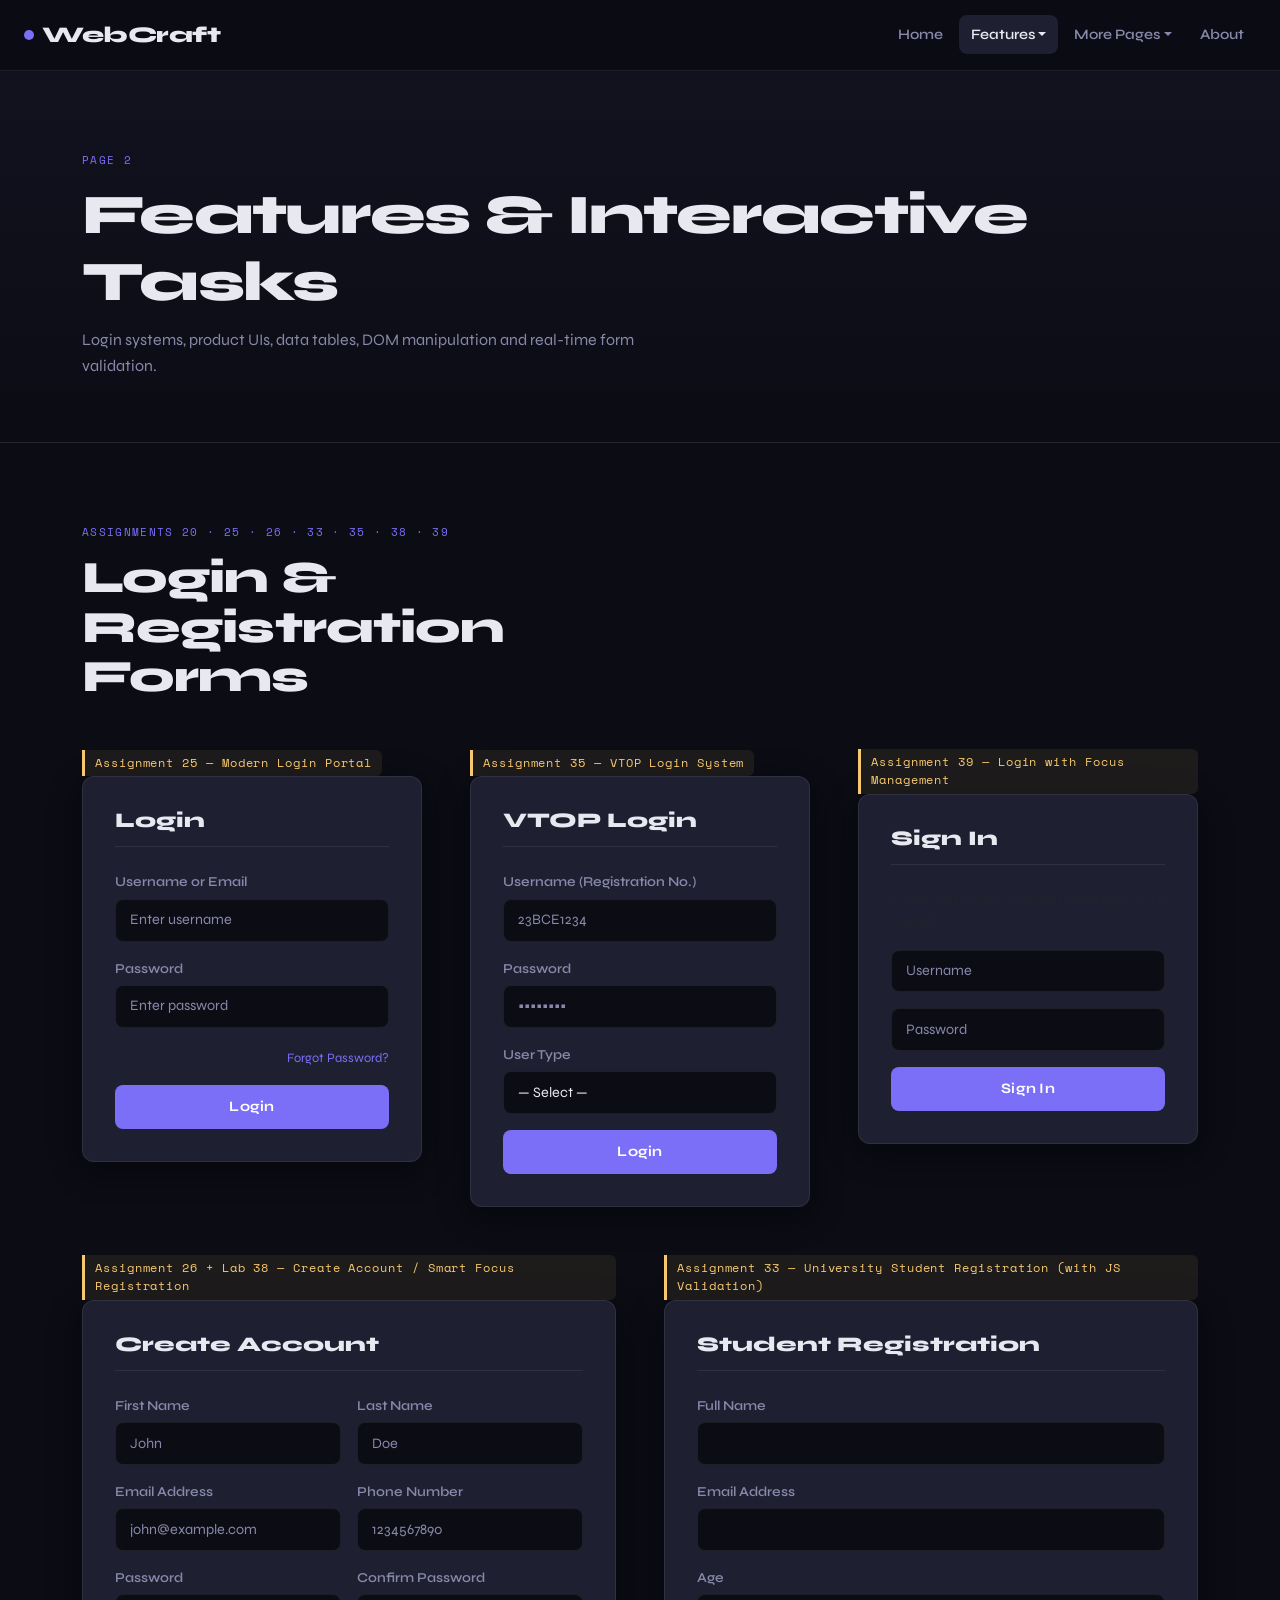
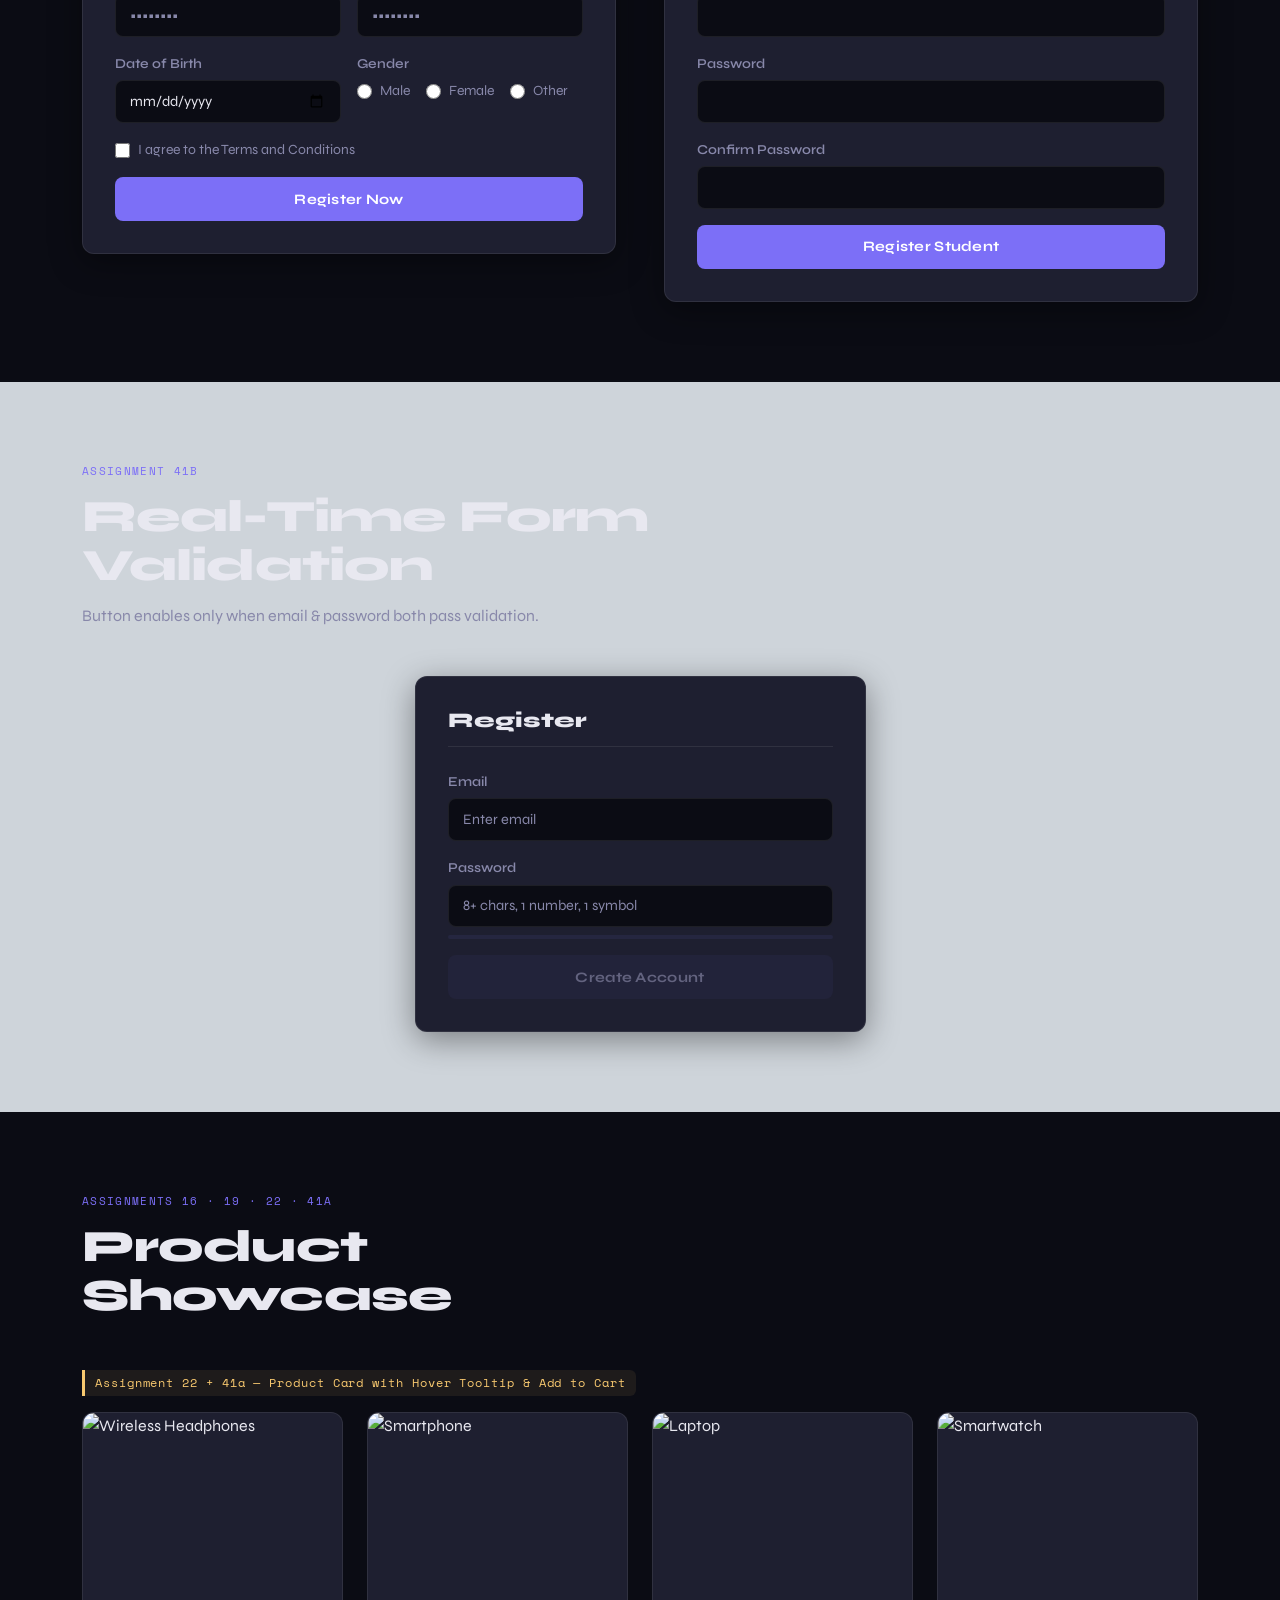
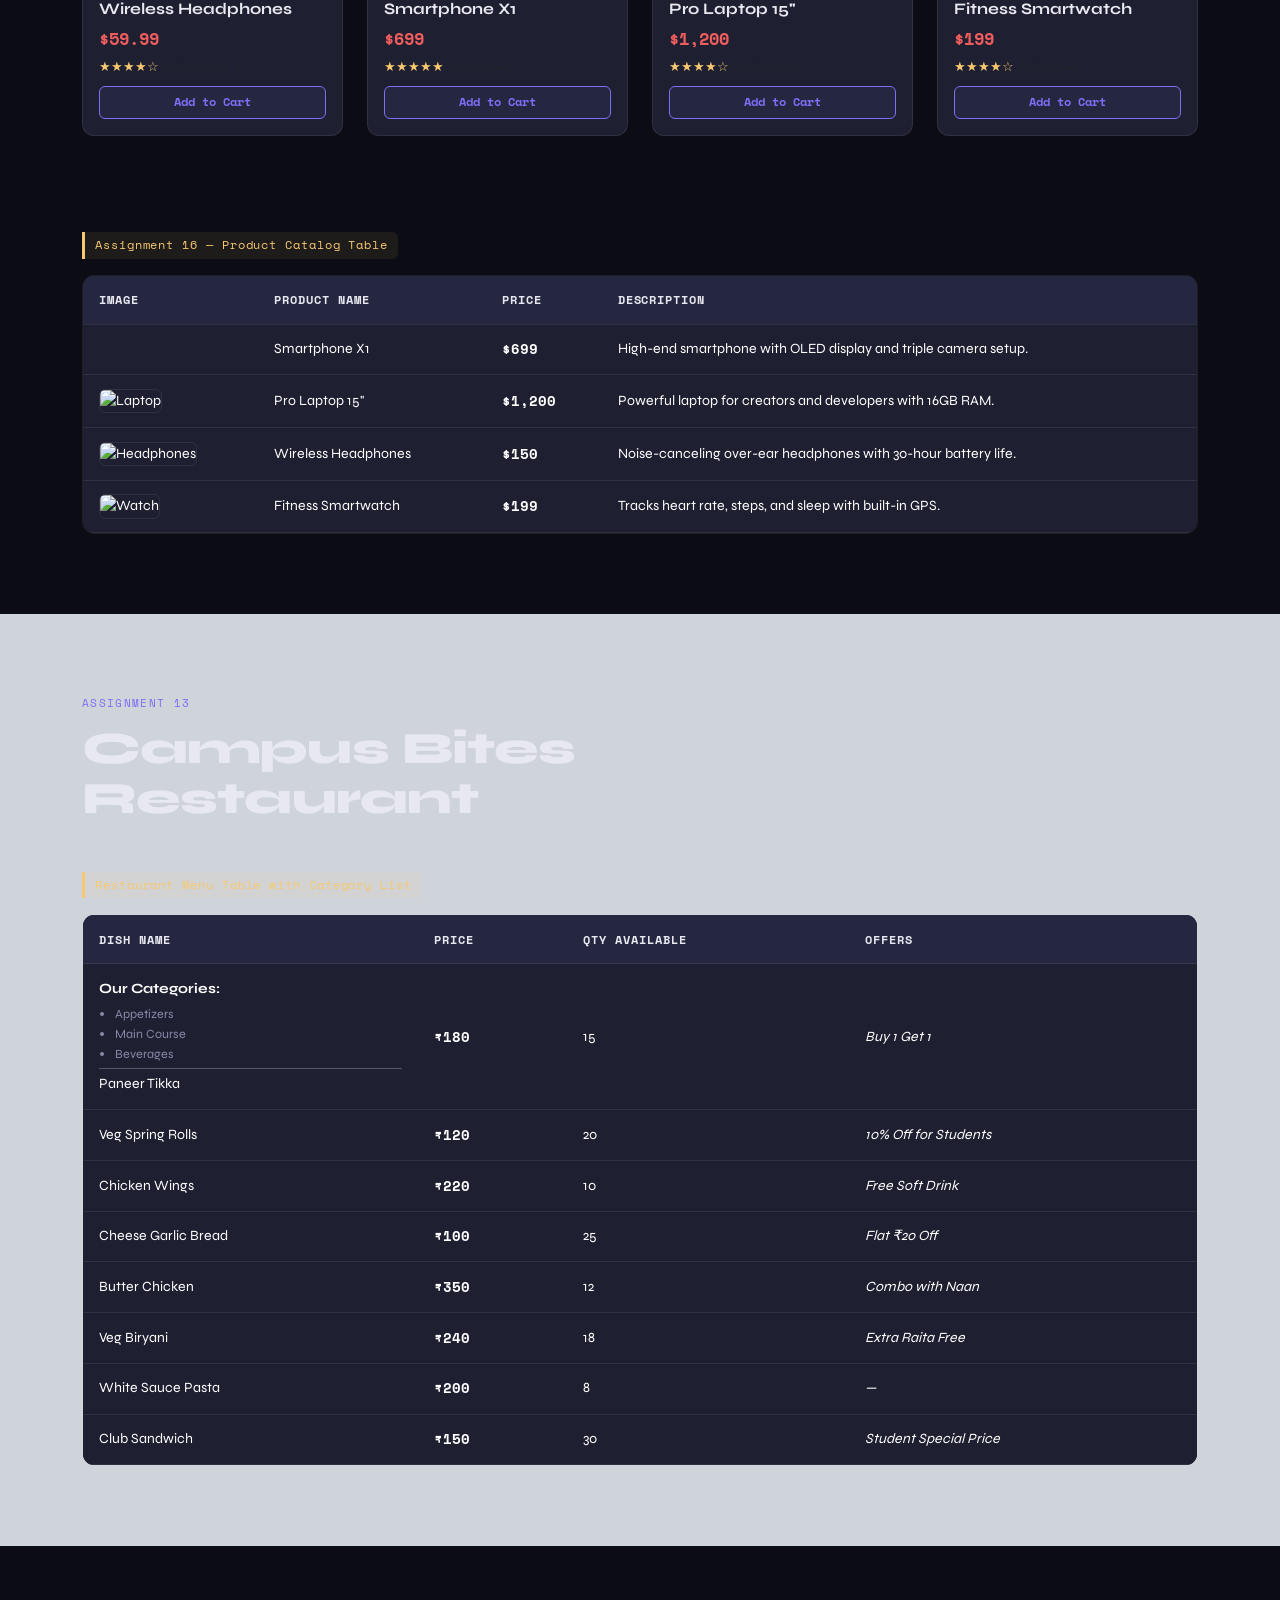
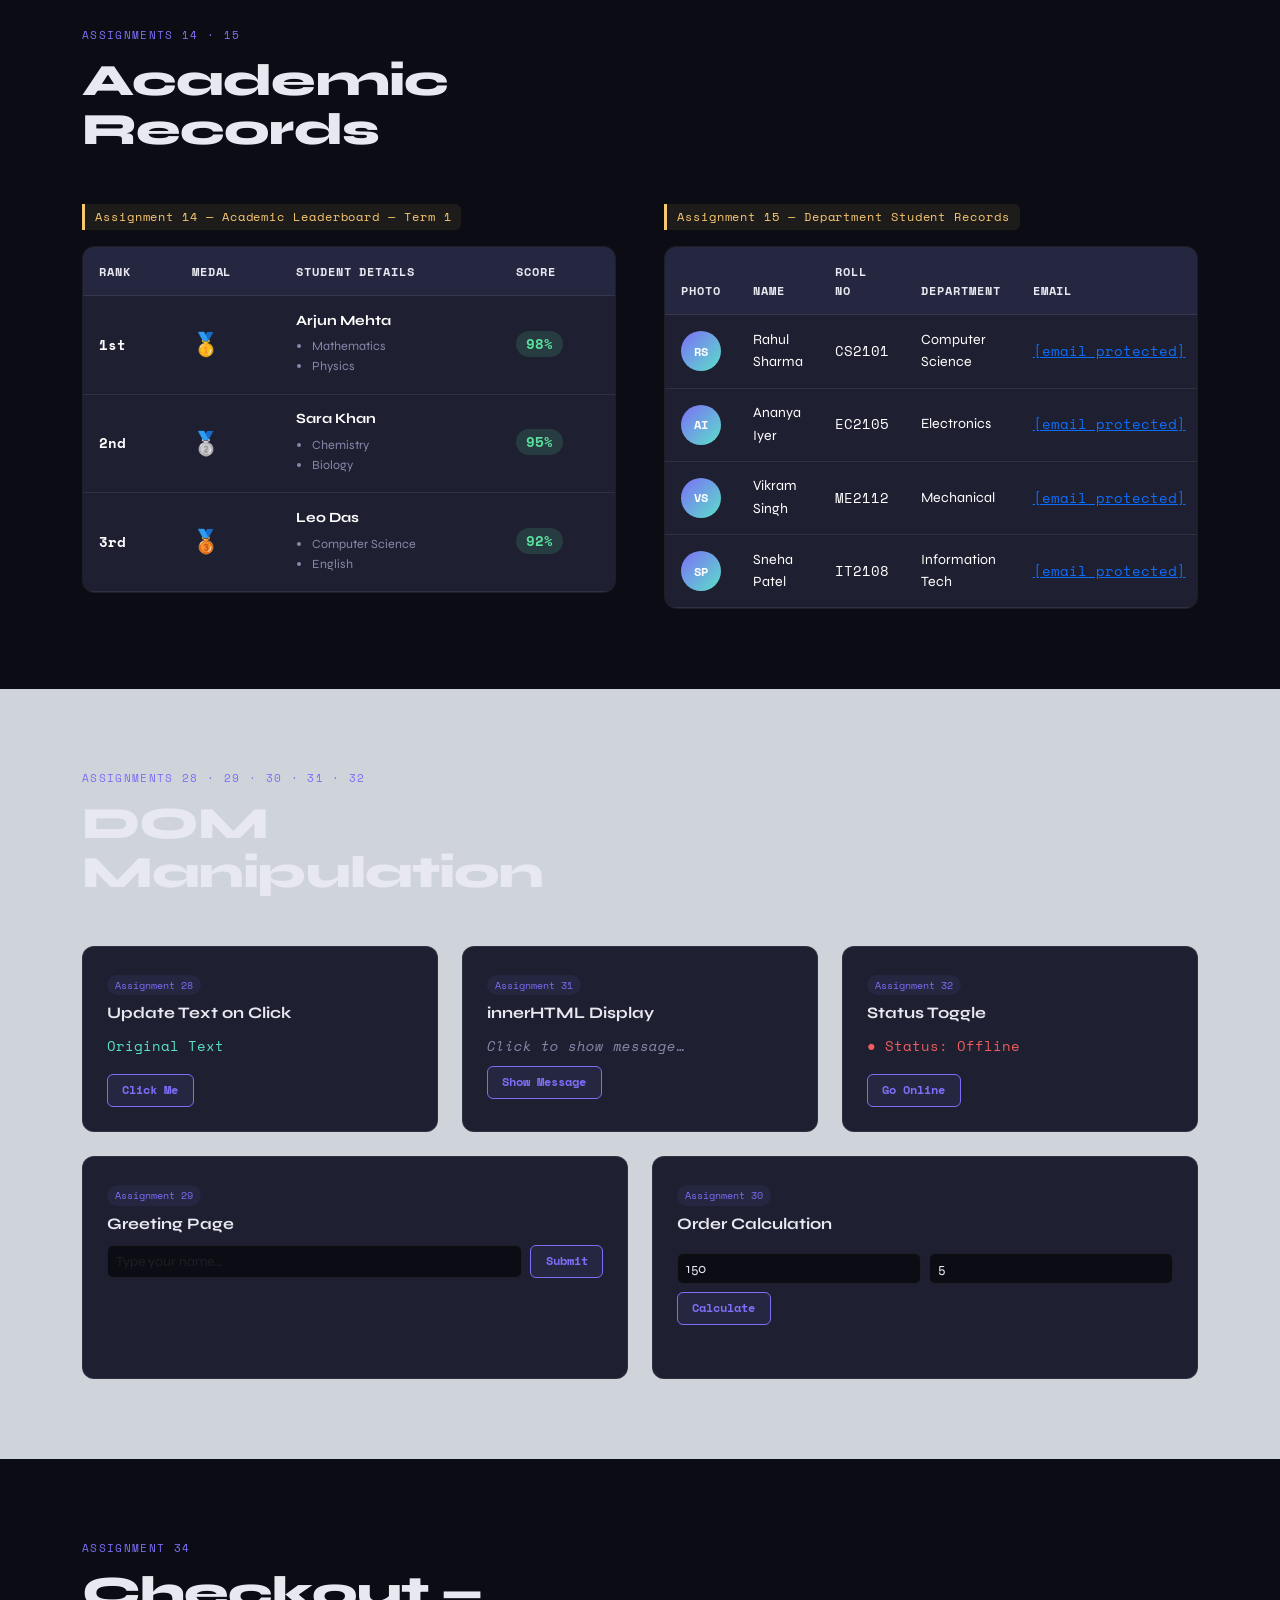
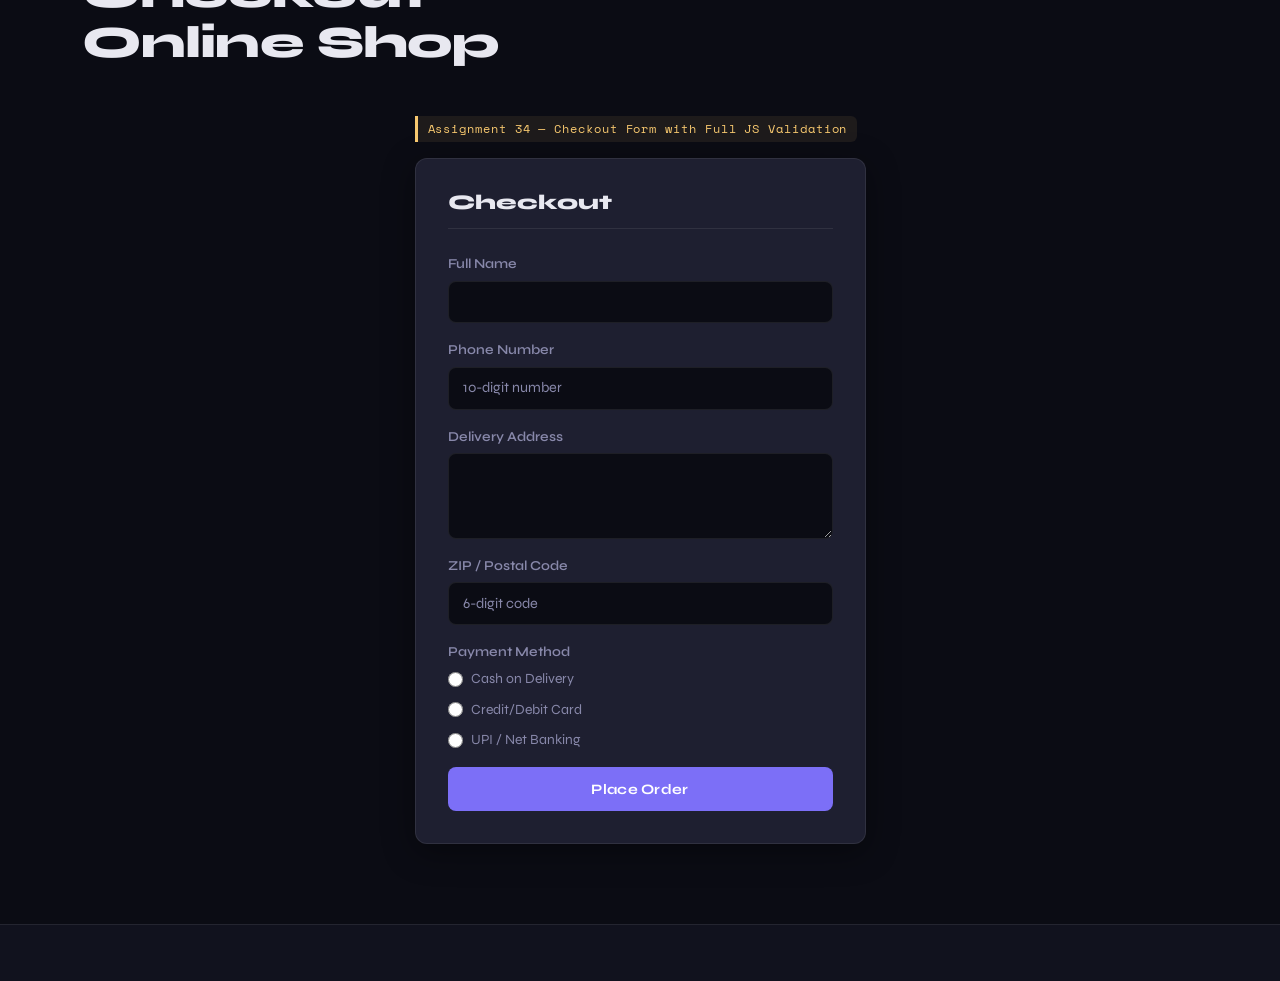
==== commit 7cc8c681: "Update page2 (1).html" ====
--- a/page2 (1).html
+++ b/page2 (1).html
@@ -373,7 +373,7 @@
         </thead>
         <tbody>
           <tr>
-            <td><img src="https://images.unsplash.com/photo-1511707171634-5f897ff02aa9?w=80&h=80&fit=crop&auto=format" alt="Phone" class="table-img"></td>
+            <td><img src=""C:\Users\sshai\Desktop\phone""></td>
             <td>Smartphone X1</td>
             <td class="price-cell">$699</td>
             <td>High-end smartphone with OLED display and triple camera setup.</td>
@@ -716,4 +716,4 @@
 <!-- ═══════════════════════════════ FOOTER ═══════════════════════════════ -->
 <footer class="site-footer">
   <div class="container">
-  +  
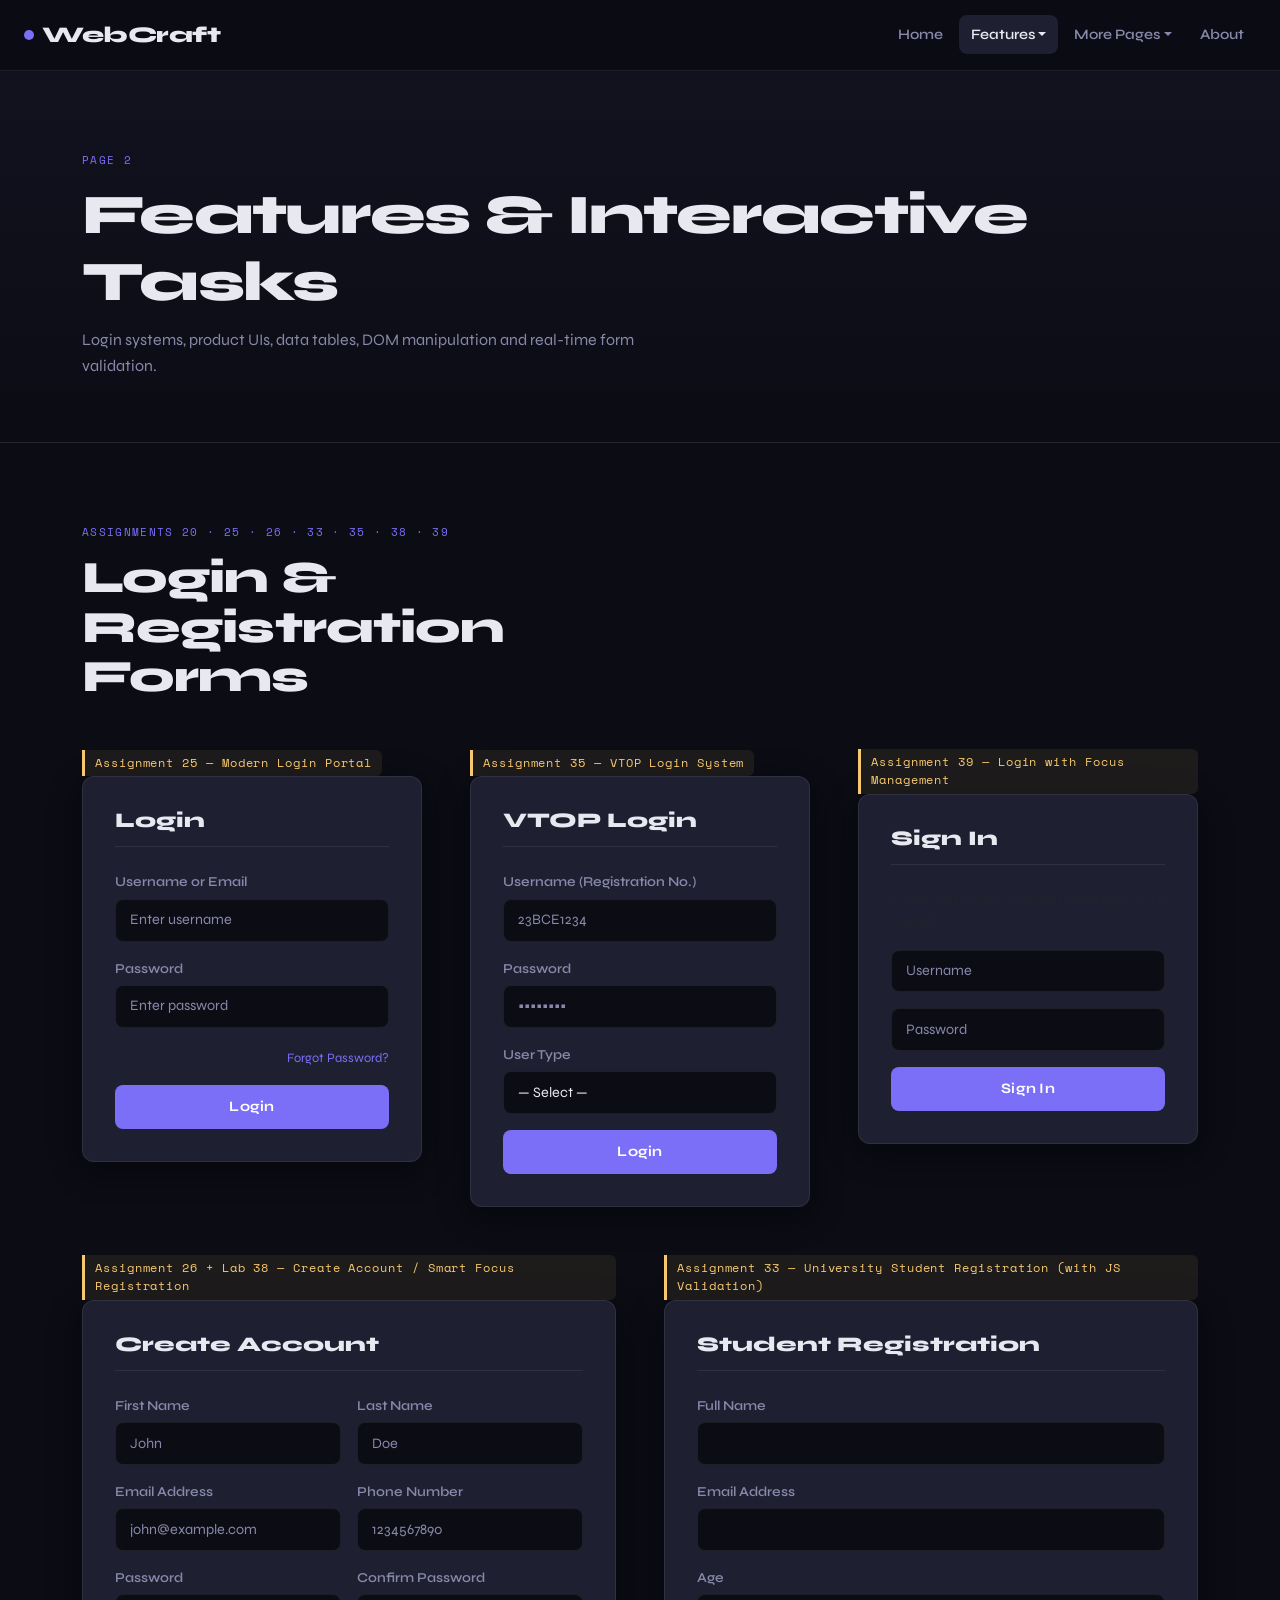
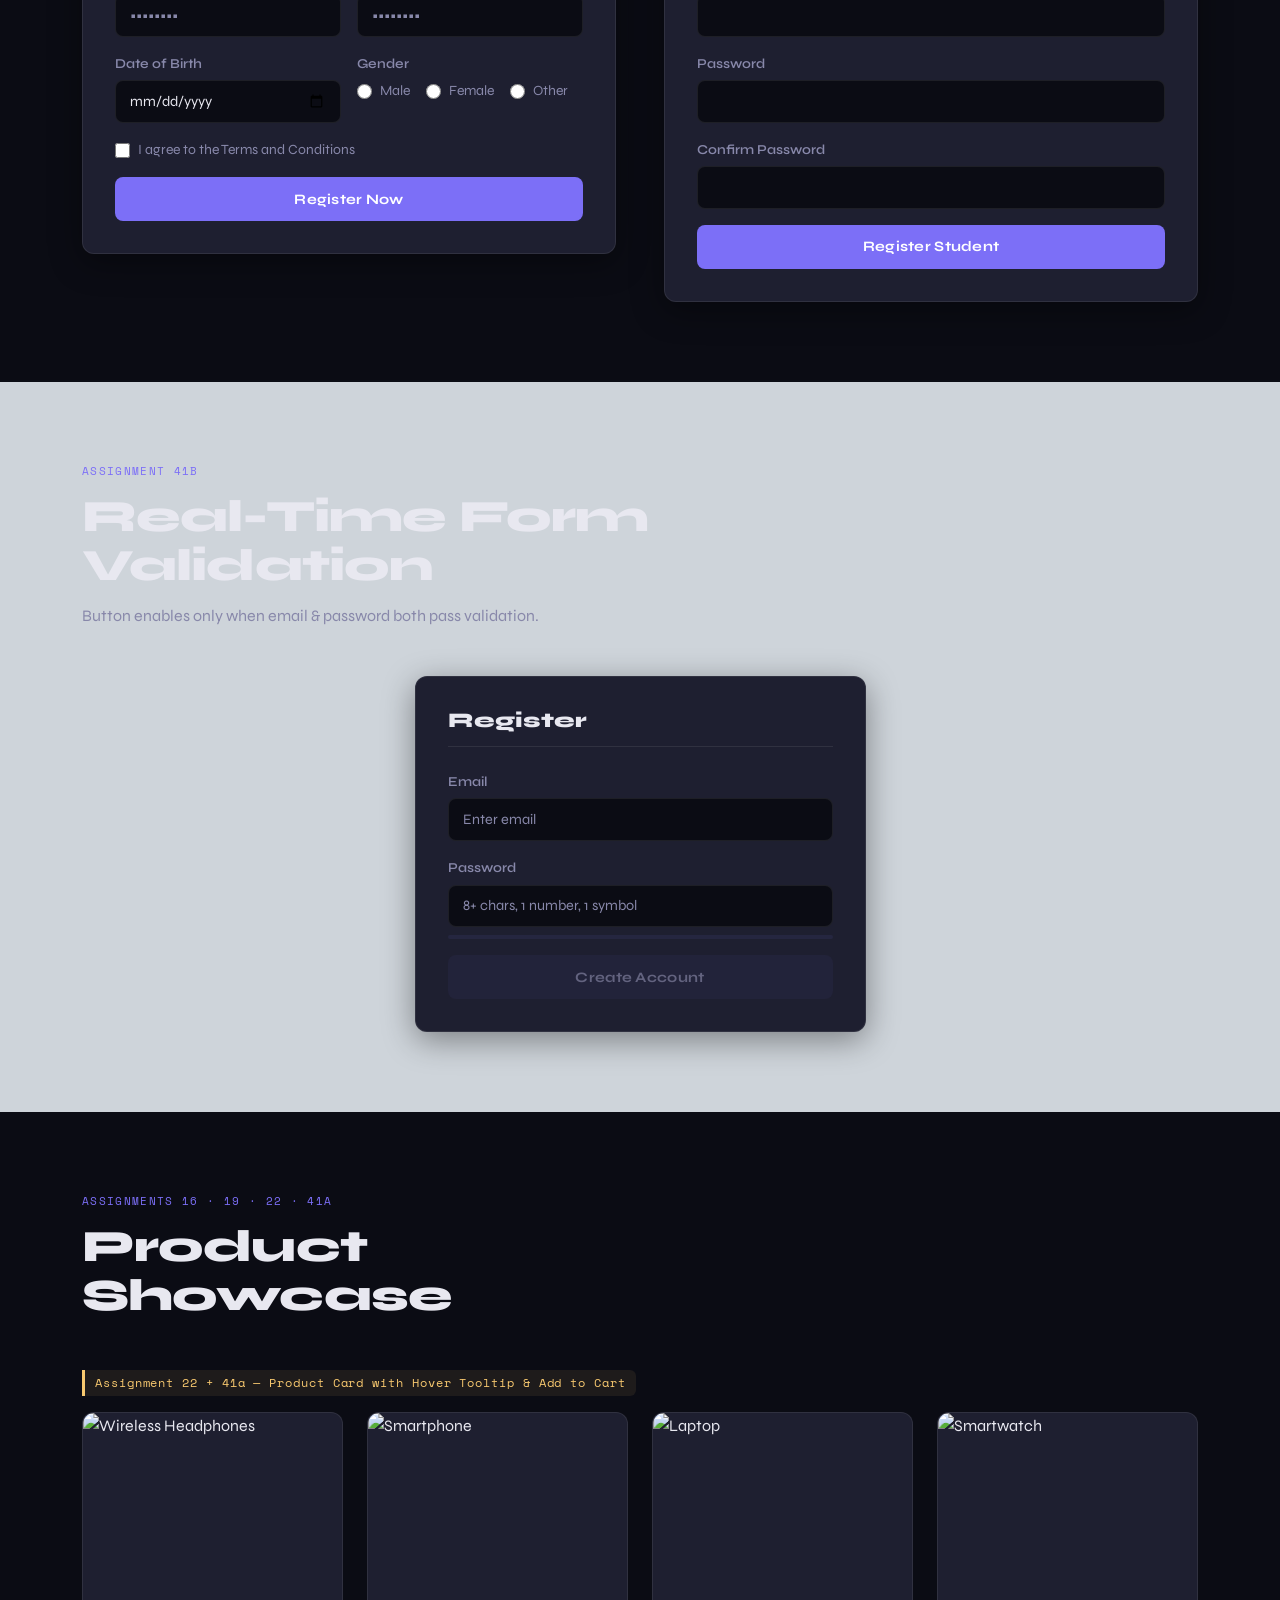
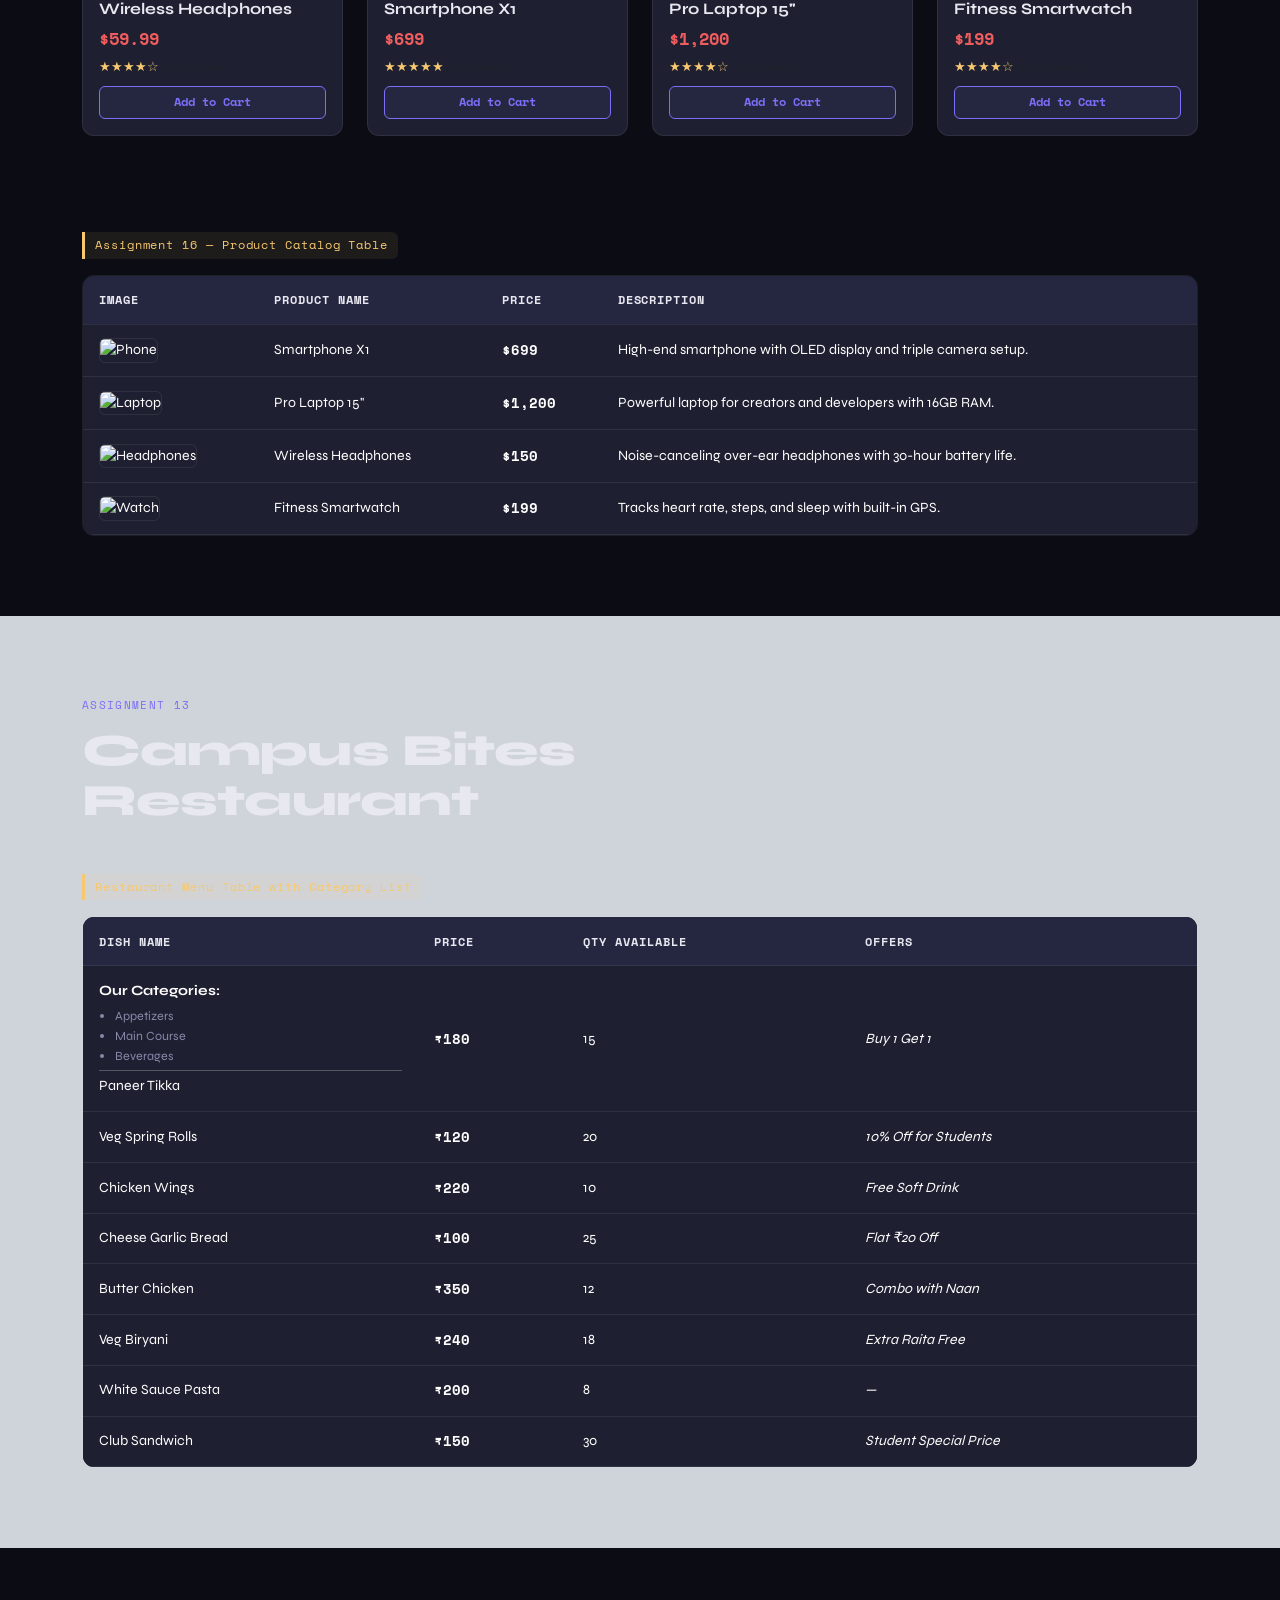
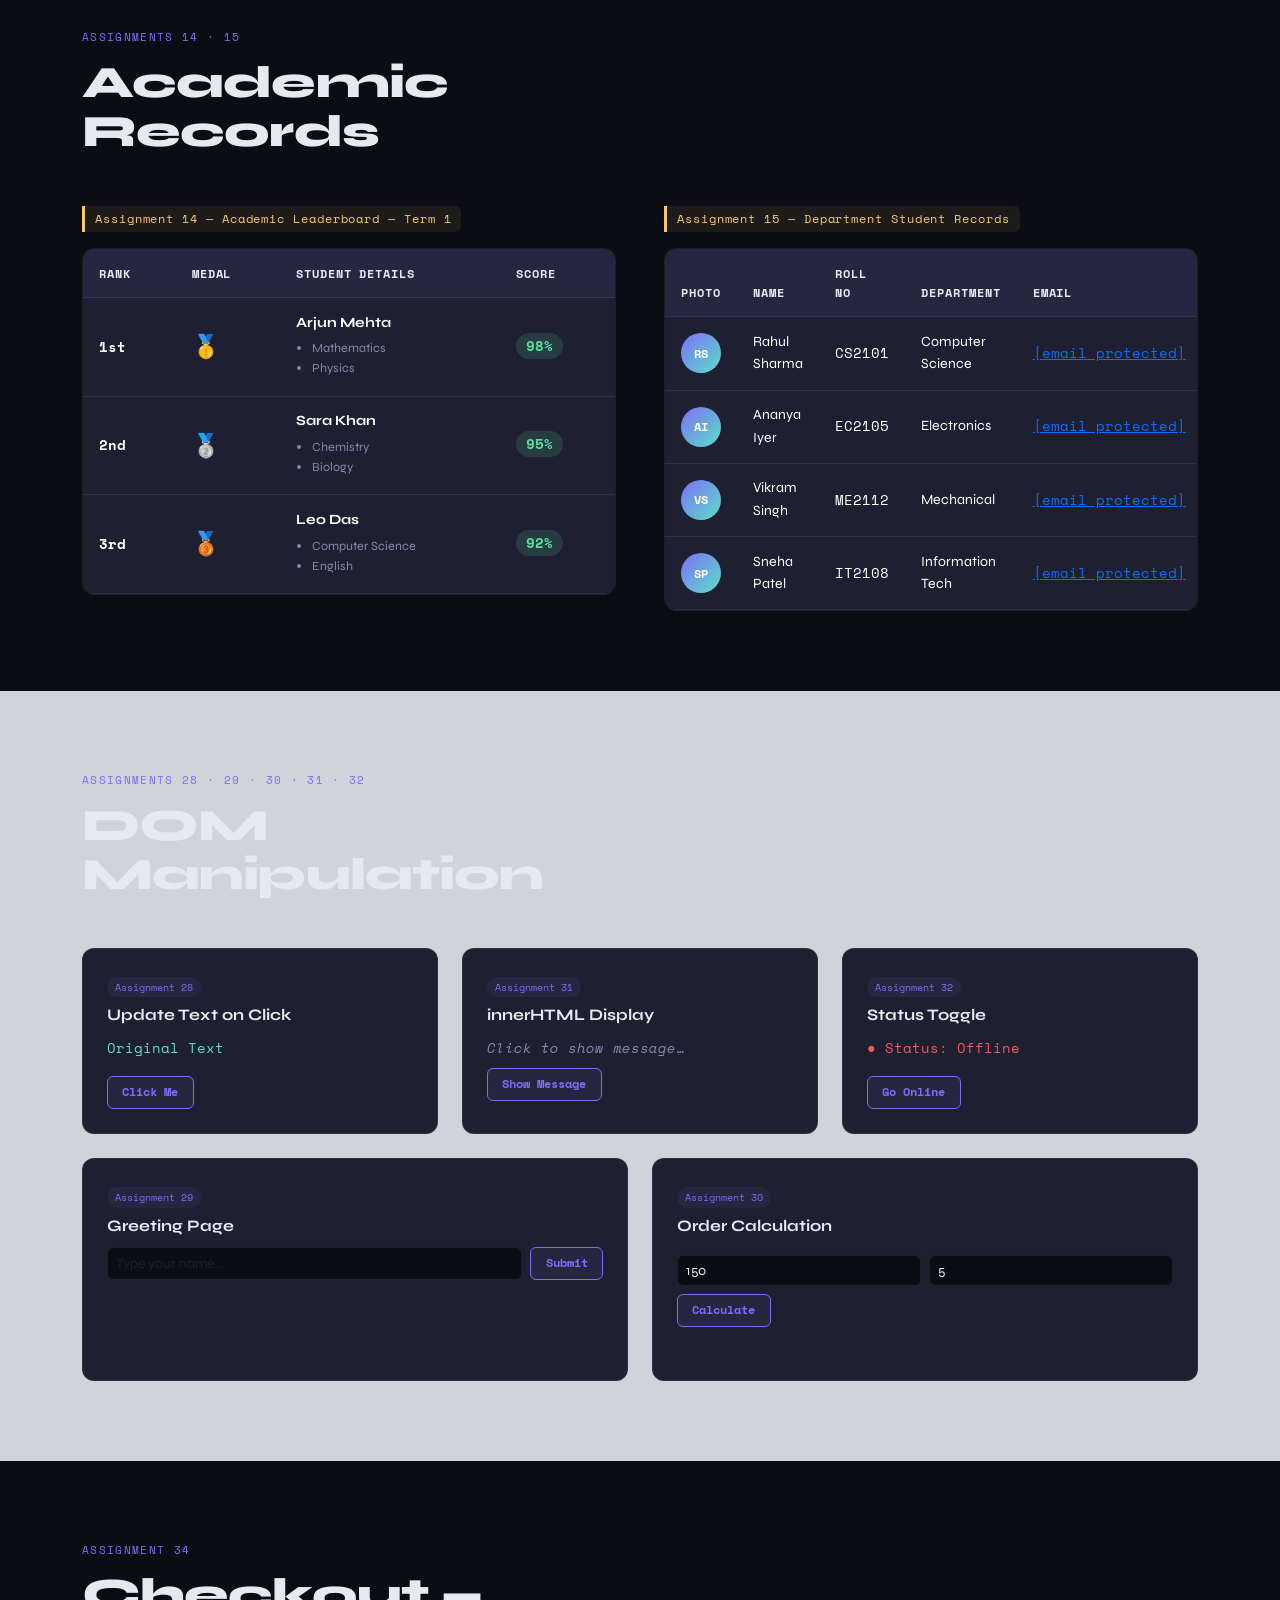
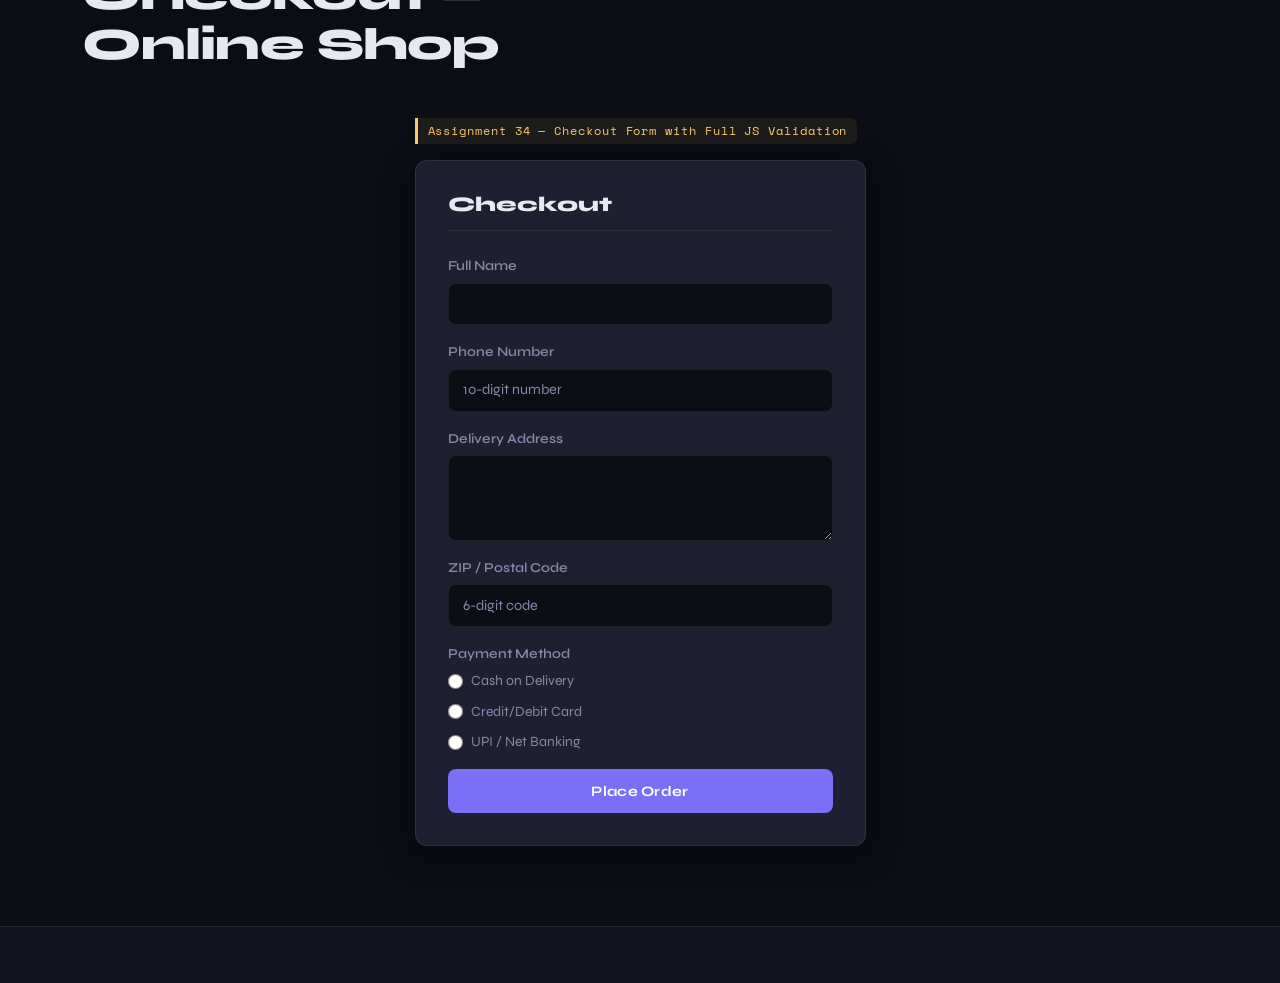
==== commit 1cace376: "Update page2 (1).html" ====
--- a/page2 (1).html
+++ b/page2 (1).html
@@ -300,7 +300,7 @@
       <div class="col-md-4 col-lg-3" id="tooltip-product-col">
         <div class="product-card-custom position-relative">
           <div class="tooltip-wrapper">
-            <img src="https://images.unsplash.com/photo-1505740420928-5e560c06d30e?w=400&h=280&fit=crop&auto=format" alt="Wireless Headphones" class="product-img-custom" id="productImg41">
+            <img src="https://picsum.photos/seed/headphones/400/280" alt="Wireless Headphones" class="product-img-custom" id="productImg41">
             <div id="tooltip41" class="product-tooltip">
               <span class="tooltip-price">Price: $59.99</span>
               <hr class="tooltip-hr">
@@ -319,7 +319,7 @@
       <!-- Assignment 19: Flexbox Product Grid -->
       <div class="col-md-4 col-lg-3">
         <div class="product-card-custom">
-          <img src="https://images.unsplash.com/photo-1511707171634-5f897ff02aa9?w=400&h=280&fit=crop&auto=format" alt="Smartphone" class="product-img-custom">
+          <img src="https://picsum.photos/seed/smartphone/400/280" alt="Smartphone" class="product-img-custom">
           <div class="p-3">
             <h5 class="product-name-custom">Smartphone X1</h5>
             <div class="product-price-custom">$699</div>
@@ -331,7 +331,7 @@
 
       <div class="col-md-4 col-lg-3">
         <div class="product-card-custom">
-          <img src="https://images.unsplash.com/photo-1496181133206-80ce9b88a853?w=400&h=280&fit=crop&auto=format" alt="Laptop" class="product-img-custom">
+          <img src="https://picsum.photos/seed/laptop/400/280" alt="Laptop" class="product-img-custom">
           <div class="p-3">
             <h5 class="product-name-custom">Pro Laptop 15"</h5>
             <div class="product-price-custom">$1,200</div>
@@ -343,7 +343,7 @@
 
       <div class="col-md-4 col-lg-3">
         <div class="product-card-custom">
-          <img src="https://images.unsplash.com/photo-1523275335684-37898b6baf30?w=400&h=280&fit=crop&auto=format" alt="Smartwatch" class="product-img-custom">
+          <img src="https://picsum.photos/seed/watch/400/280" alt="Smartwatch" class="product-img-custom">
           <div class="p-3">
             <h5 class="product-name-custom">Fitness Smartwatch</h5>
             <div class="product-price-custom">$199</div>
@@ -373,25 +373,25 @@
         </thead>
         <tbody>
           <tr>
-            <td><img src=""C:\Users\sshai\Desktop\phone""></td>
+            <td><img src="https://picsum.photos/seed/smartphone/80/80" alt="Phone" class="table-img"></td>
             <td>Smartphone X1</td>
             <td class="price-cell">$699</td>
             <td>High-end smartphone with OLED display and triple camera setup.</td>
           </tr>
           <tr>
-            <td><img src="https://images.unsplash.com/photo-1496181133206-80ce9b88a853?w=80&h=80&fit=crop&auto=format" alt="Laptop" class="table-img"></td>
+            <td><img src="https://picsum.photos/seed/laptop/80/80" alt="Laptop" class="table-img"></td>
             <td>Pro Laptop 15"</td>
             <td class="price-cell">$1,200</td>
             <td>Powerful laptop for creators and developers with 16GB RAM.</td>
           </tr>
           <tr>
-            <td><img src="https://images.unsplash.com/photo-1505740420928-5e560c06d30e?w=80&h=80&fit=crop&auto=format" alt="Headphones" class="table-img"></td>
+            <td><img src="https://picsum.photos/seed/headphones/80/80" alt="Headphones" class="table-img"></td>
             <td>Wireless Headphones</td>
             <td class="price-cell">$150</td>
             <td>Noise-canceling over-ear headphones with 30-hour battery life.</td>
           </tr>
           <tr>
-            <td><img src="https://images.unsplash.com/photo-1523275335684-37898b6baf30?w=80&h=80&fit=crop&auto=format" alt="Watch" class="table-img"></td>
+            <td><img src="https://picsum.photos/seed/watch/80/80" alt="Watch" class="table-img"></td>
             <td>Fitness Smartwatch</td>
             <td class="price-cell">$199</td>
             <td>Tracks heart rate, steps, and sleep with built-in GPS.</td>
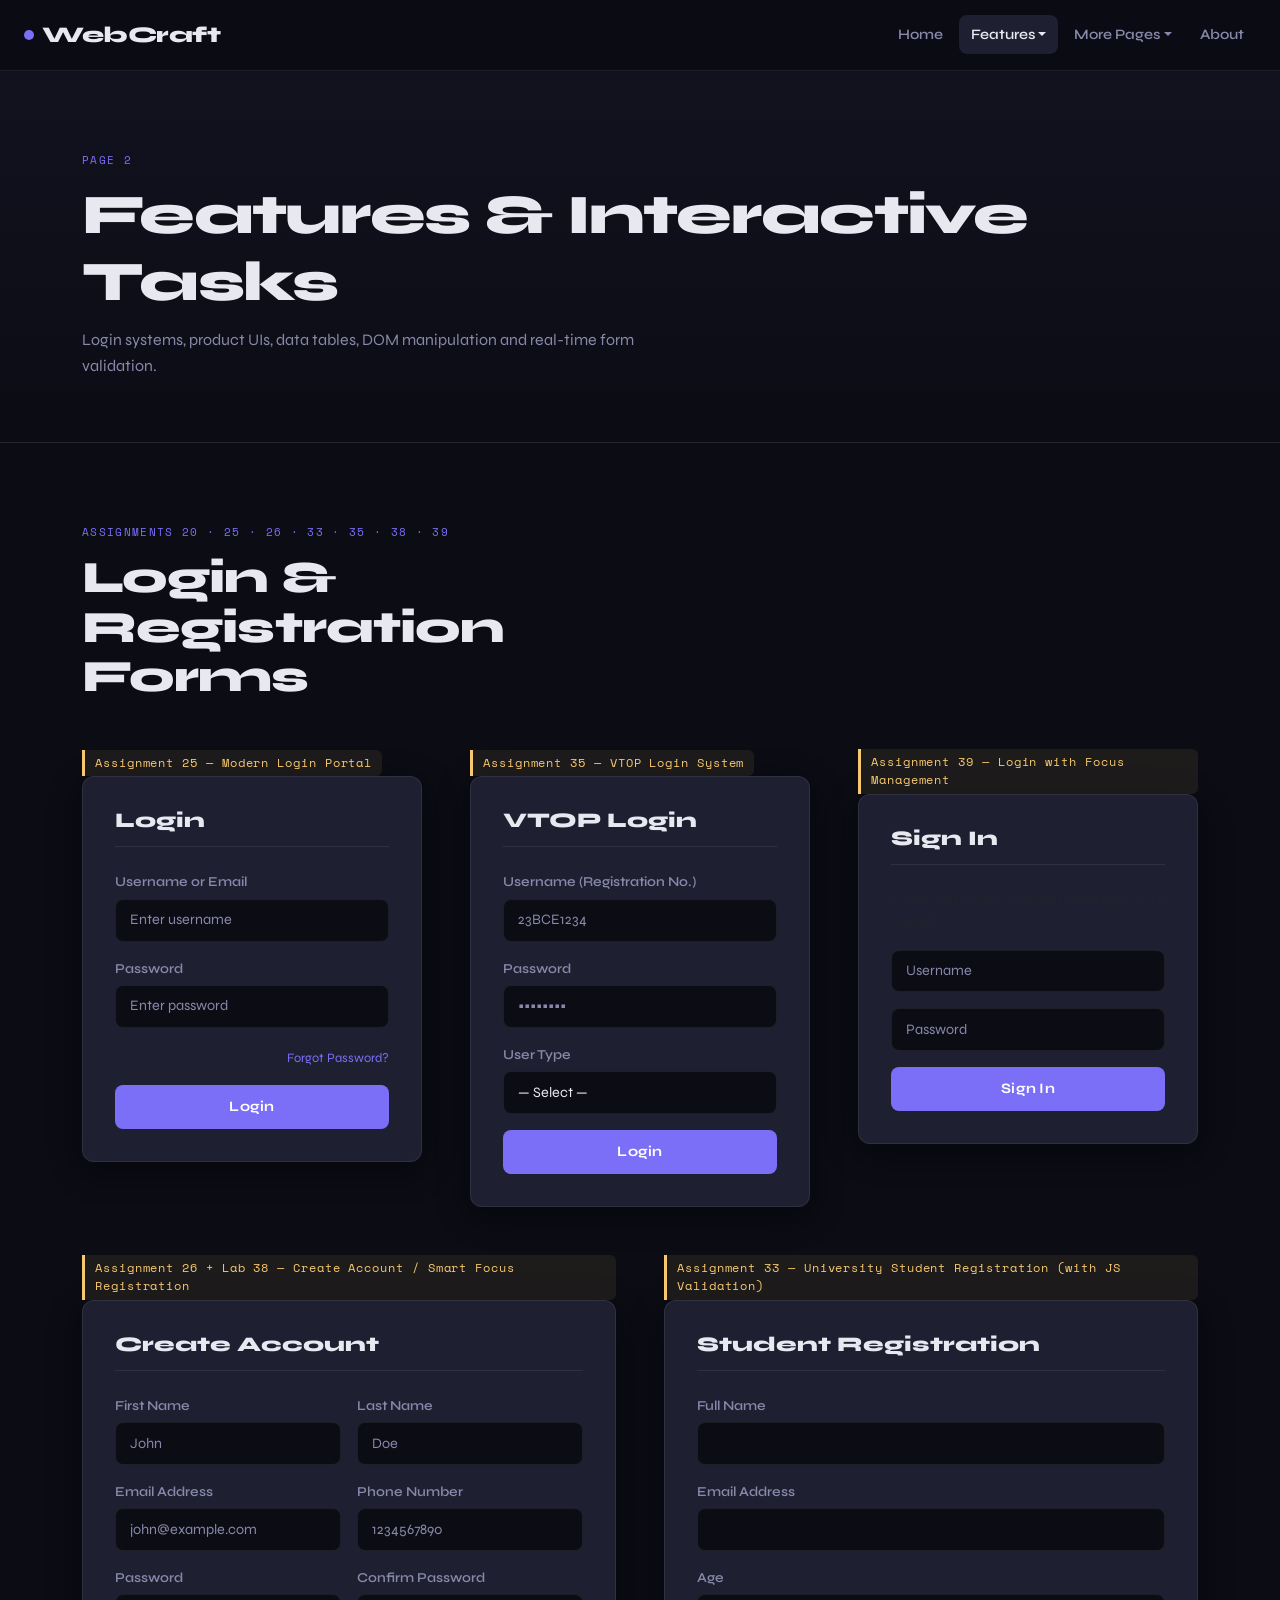
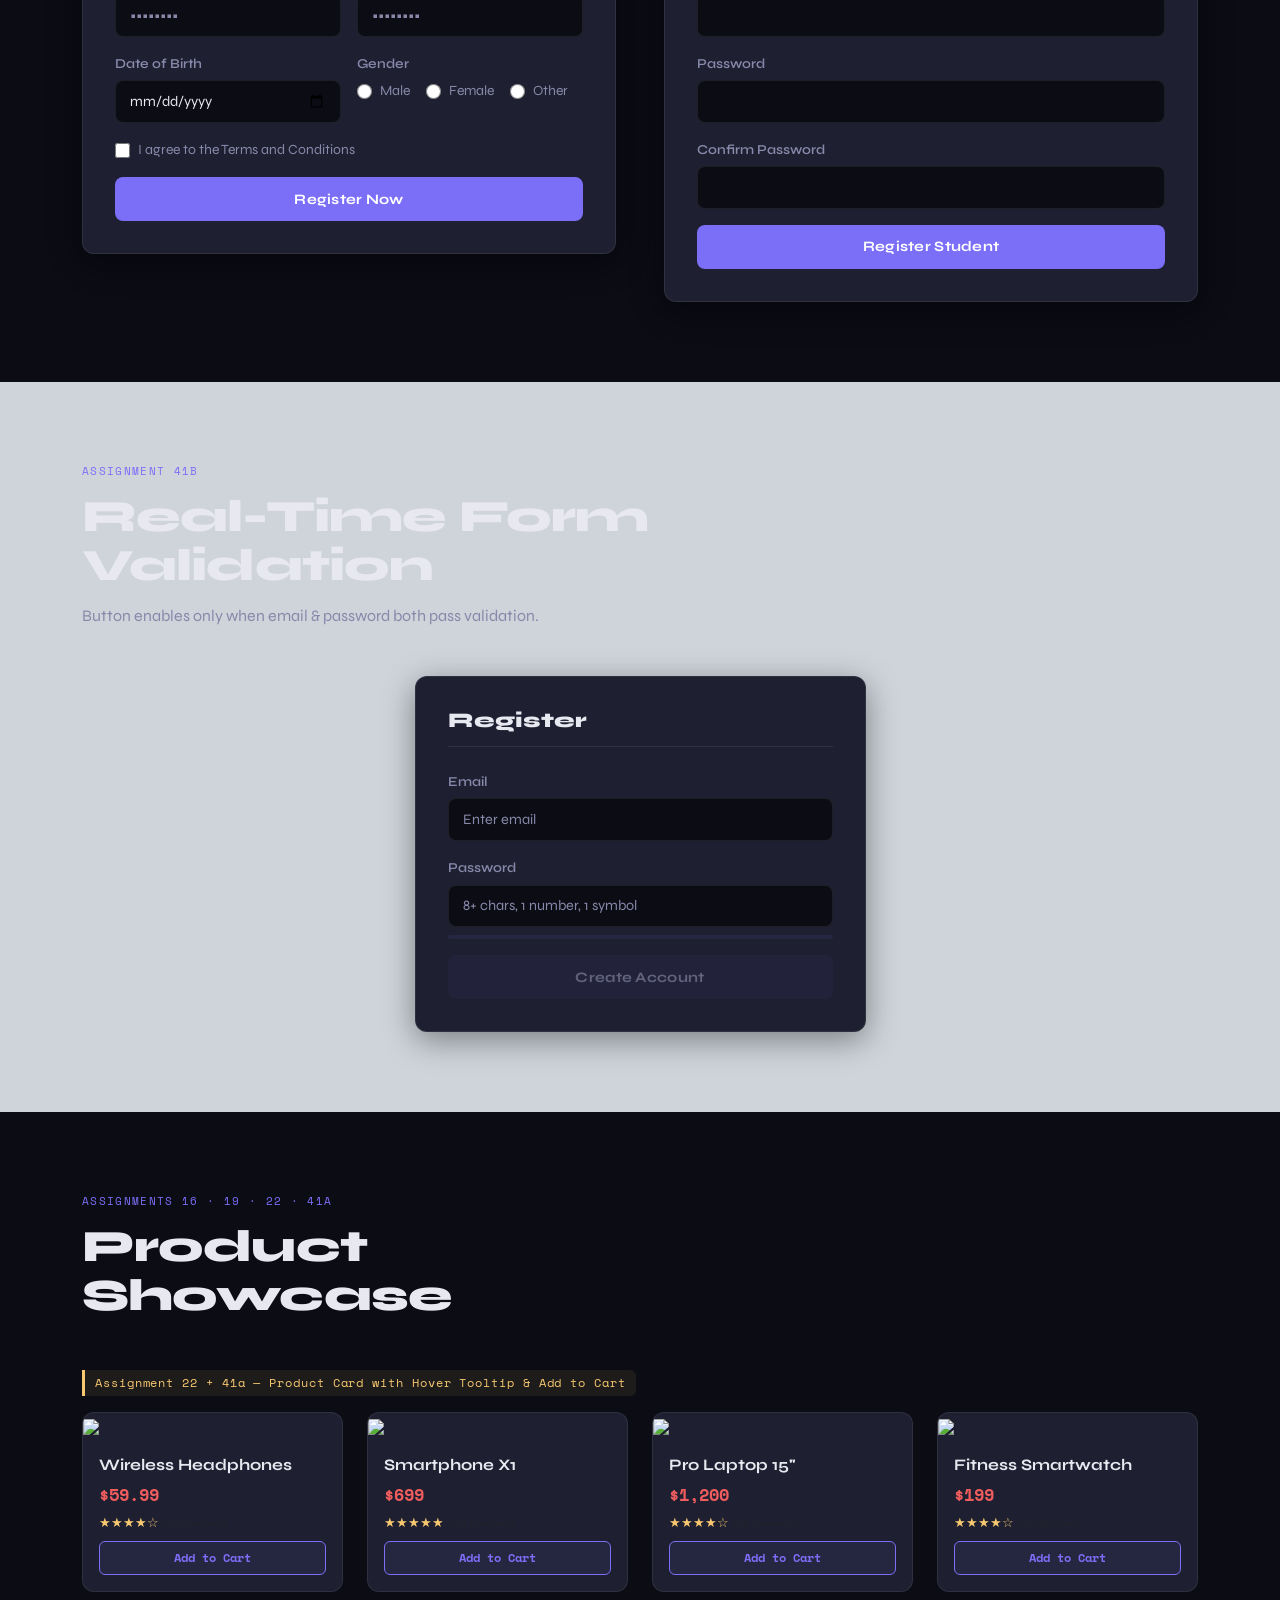
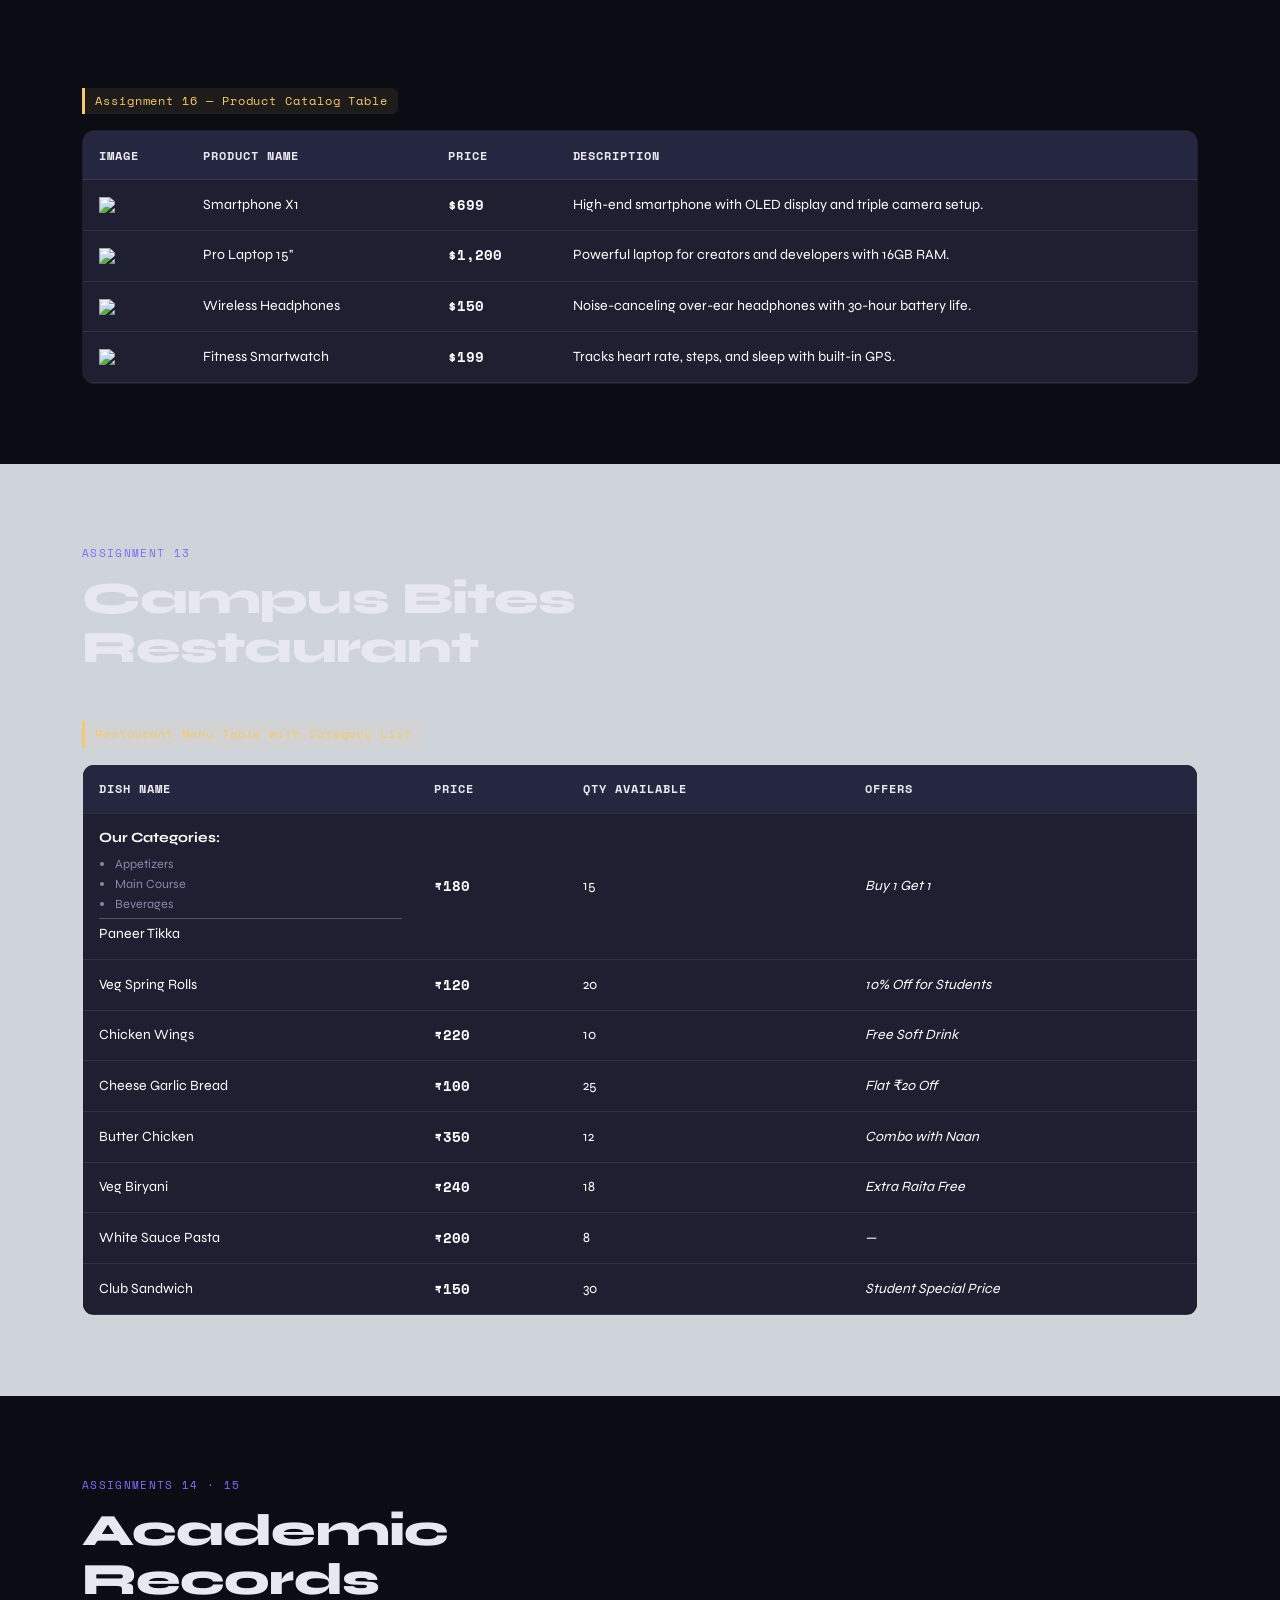
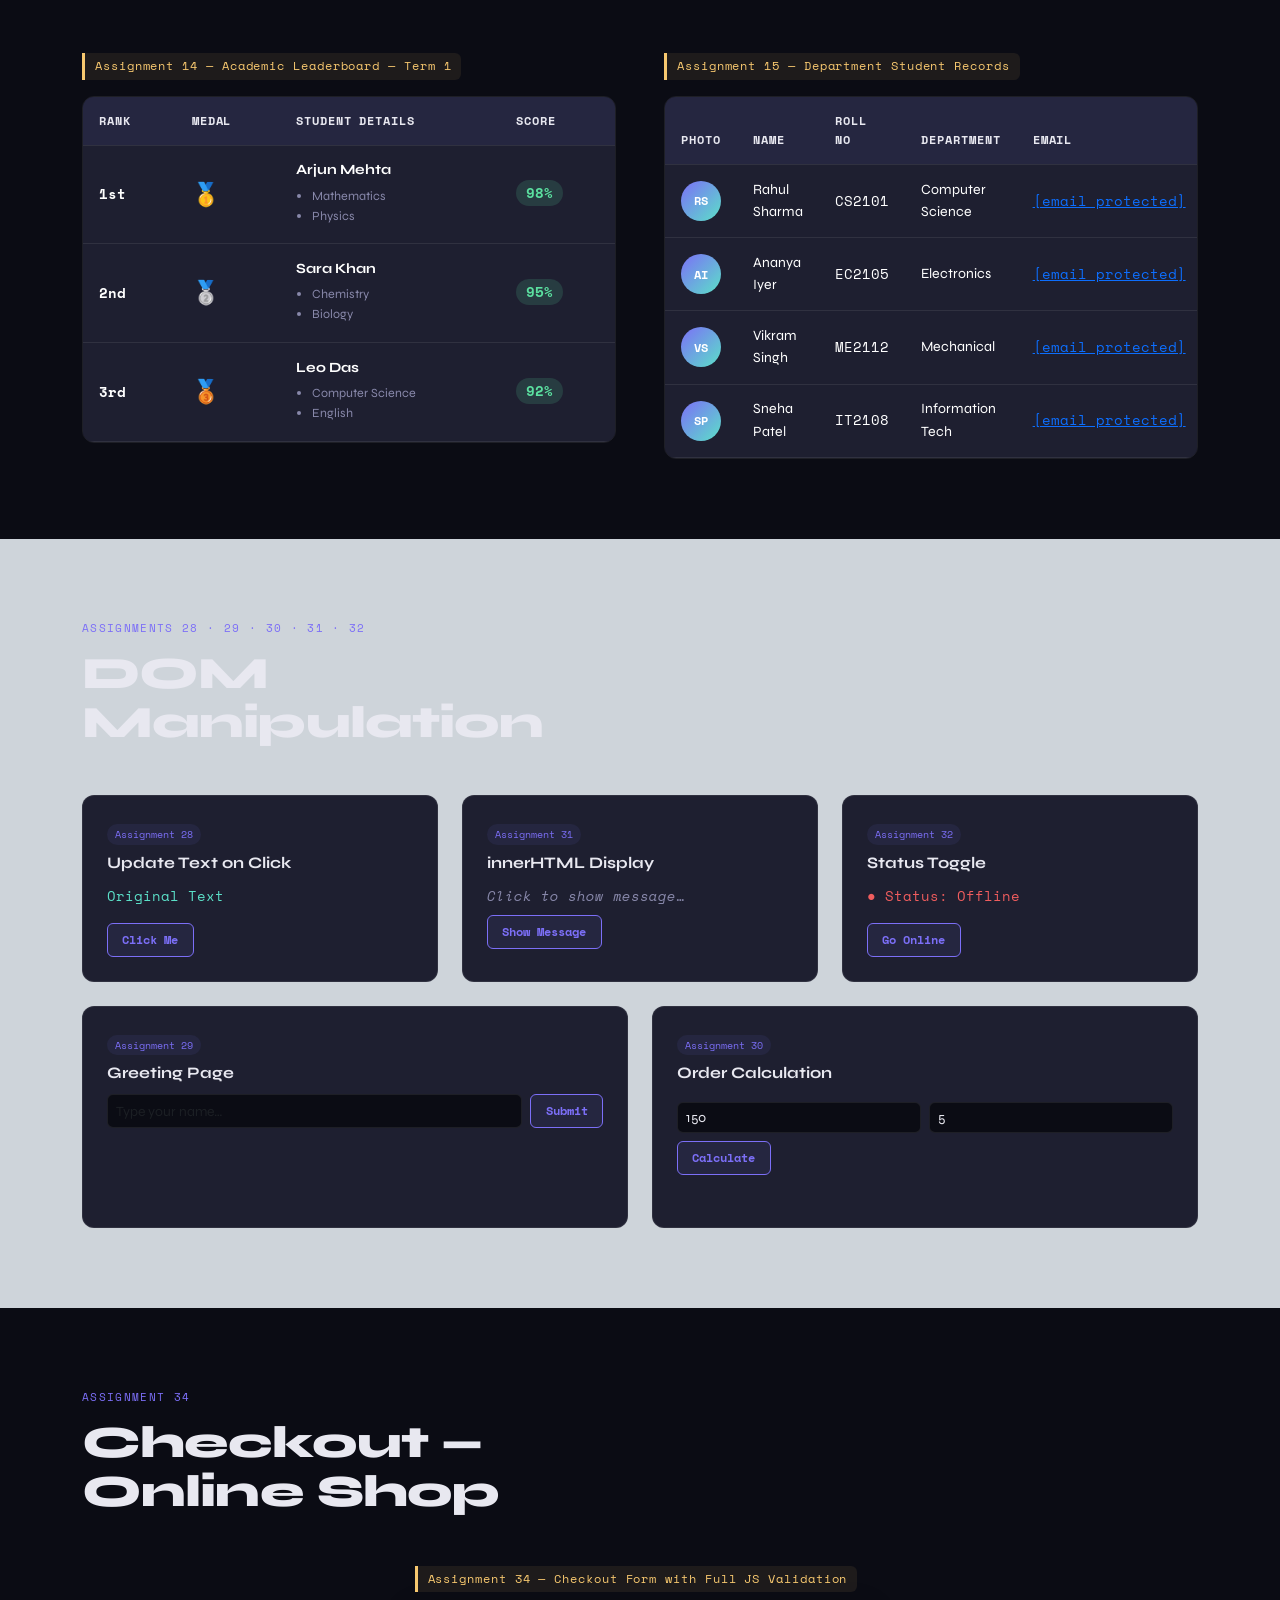
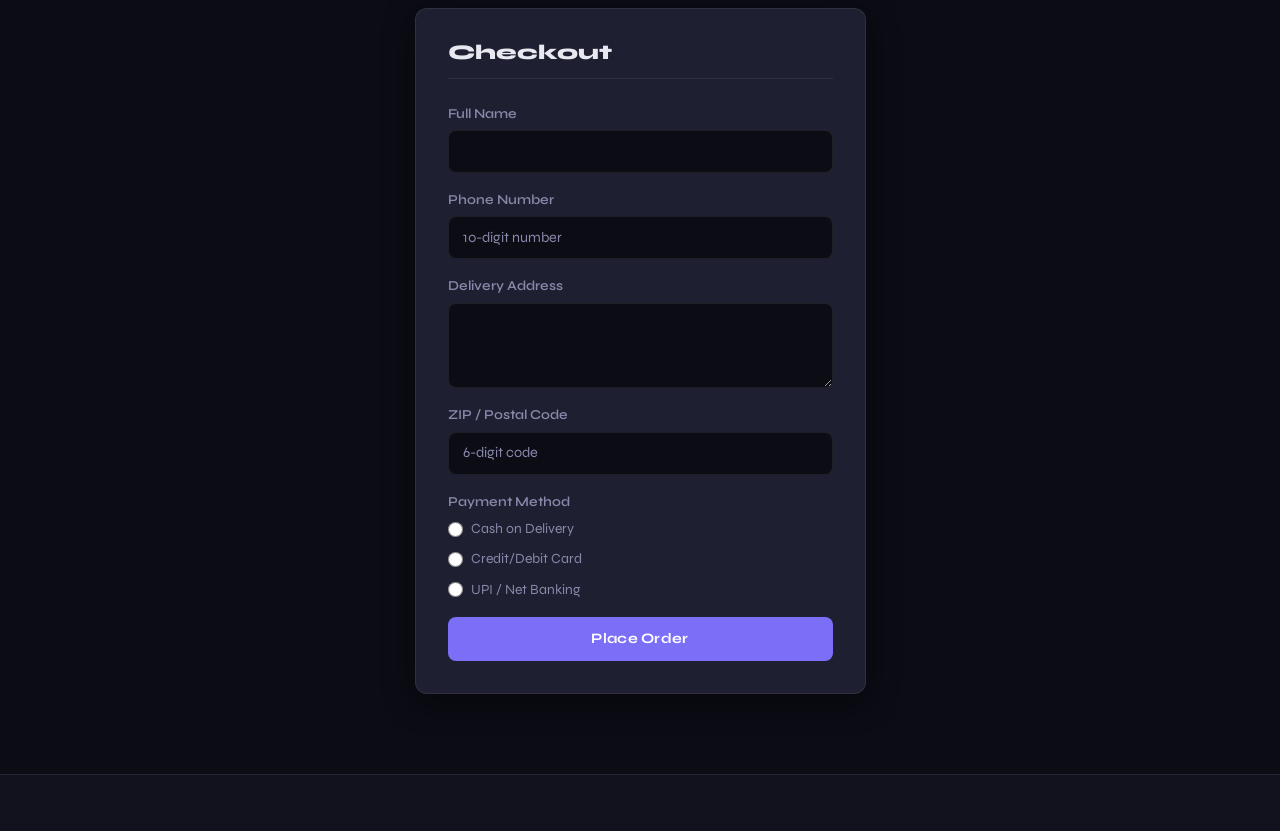
==== commit 313393df: "Update page2 (1).html" ====
--- a/page2 (1).html
+++ b/page2 (1).html
@@ -300,7 +300,7 @@
       <div class="col-md-4 col-lg-3" id="tooltip-product-col">
         <div class="product-card-custom position-relative">
           <div class="tooltip-wrapper">
-            <img src="https://picsum.photos/seed/headphones/400/280" alt="Wireless Headphones" class="product-img-custom" id="productImg41">
+            <img src="https://upload.wikimedia.org/wikipedia/commons/thumb/b/b3/Headphones-Sennheiser-HD555.jpg/500px-Headphones-Sennheiser-HD555.jpg">
             <div id="tooltip41" class="product-tooltip">
               <span class="tooltip-price">Price: $59.99</span>
               <hr class="tooltip-hr">
@@ -319,7 +319,7 @@
       <!-- Assignment 19: Flexbox Product Grid -->
       <div class="col-md-4 col-lg-3">
         <div class="product-card-custom">
-          <img src="https://picsum.photos/seed/smartphone/400/280" alt="Smartphone" class="product-img-custom">
+          <img src="https://upload.wikimedia.org/wikipedia/commons/thumb/6/66/Wikipedia_homepage_on_a_large_Android_phone%2C_2015-04-16.jpg/1280px-Wikipedia_homepage_on_a_large_Android_phone%2C_2015-04-16.jpg">
           <div class="p-3">
             <h5 class="product-name-custom">Smartphone X1</h5>
             <div class="product-price-custom">$699</div>
@@ -331,7 +331,7 @@
 
       <div class="col-md-4 col-lg-3">
         <div class="product-card-custom">
-          <img src="https://picsum.photos/seed/laptop/400/280" alt="Laptop" class="product-img-custom">
+          <img src="https://upload.wikimedia.org/wikipedia/commons/thumb/7/7b/Lenovo_Ideapad_3_20240401_121836.jpg/500px-Lenovo_Ideapad_3_20240401_121836.jpg">
           <div class="p-3">
             <h5 class="product-name-custom">Pro Laptop 15"</h5>
             <div class="product-price-custom">$1,200</div>
@@ -343,7 +343,7 @@
 
       <div class="col-md-4 col-lg-3">
         <div class="product-card-custom">
-          <img src="https://picsum.photos/seed/watch/400/280" alt="Smartwatch" class="product-img-custom">
+          <img src="https://upload.wikimedia.org/wikipedia/commons/b/b8/Samsung_Galaxy_Watch.jpg">
           <div class="p-3">
             <h5 class="product-name-custom">Fitness Smartwatch</h5>
             <div class="product-price-custom">$199</div>
@@ -373,25 +373,25 @@
         </thead>
         <tbody>
           <tr>
-            <td><img src="https://picsum.photos/seed/smartphone/80/80" alt="Phone" class="table-img"></td>
+            <td><img src="https://upload.wikimedia.org/wikipedia/commons/thumb/6/66/Wikipedia_homepage_on_a_large_Android_phone%2C_2015-04-16.jpg/1280px-Wikipedia_homepage_on_a_large_Android_phone%2C_2015-04-16.jpg"></td>
             <td>Smartphone X1</td>
             <td class="price-cell">$699</td>
             <td>High-end smartphone with OLED display and triple camera setup.</td>
           </tr>
           <tr>
-            <td><img src="https://picsum.photos/seed/laptop/80/80" alt="Laptop" class="table-img"></td>
+            <td><img src="https://upload.wikimedia.org/wikipedia/commons/thumb/7/7b/Lenovo_Ideapad_3_20240401_121836.jpg/500px-Lenovo_Ideapad_3_20240401_121836.jpg"></td>
             <td>Pro Laptop 15"</td>
             <td class="price-cell">$1,200</td>
             <td>Powerful laptop for creators and developers with 16GB RAM.</td>
           </tr>
           <tr>
-            <td><img src="https://picsum.photos/seed/headphones/80/80" alt="Headphones" class="table-img"></td>
+            <td><img src="https://upload.wikimedia.org/wikipedia/commons/thumb/b/b3/Headphones-Sennheiser-HD555.jpg/500px-Headphones-Sennheiser-HD555.jpg"></td>
             <td>Wireless Headphones</td>
             <td class="price-cell">$150</td>
             <td>Noise-canceling over-ear headphones with 30-hour battery life.</td>
           </tr>
           <tr>
-            <td><img src="https://picsum.photos/seed/watch/80/80" alt="Watch" class="table-img"></td>
+            <td><img src="https://upload.wikimedia.org/wikipedia/commons/b/b8/Samsung_Galaxy_Watch.jpg"></td>
             <td>Fitness Smartwatch</td>
             <td class="price-cell">$199</td>
             <td>Tracks heart rate, steps, and sleep with built-in GPS.</td>
